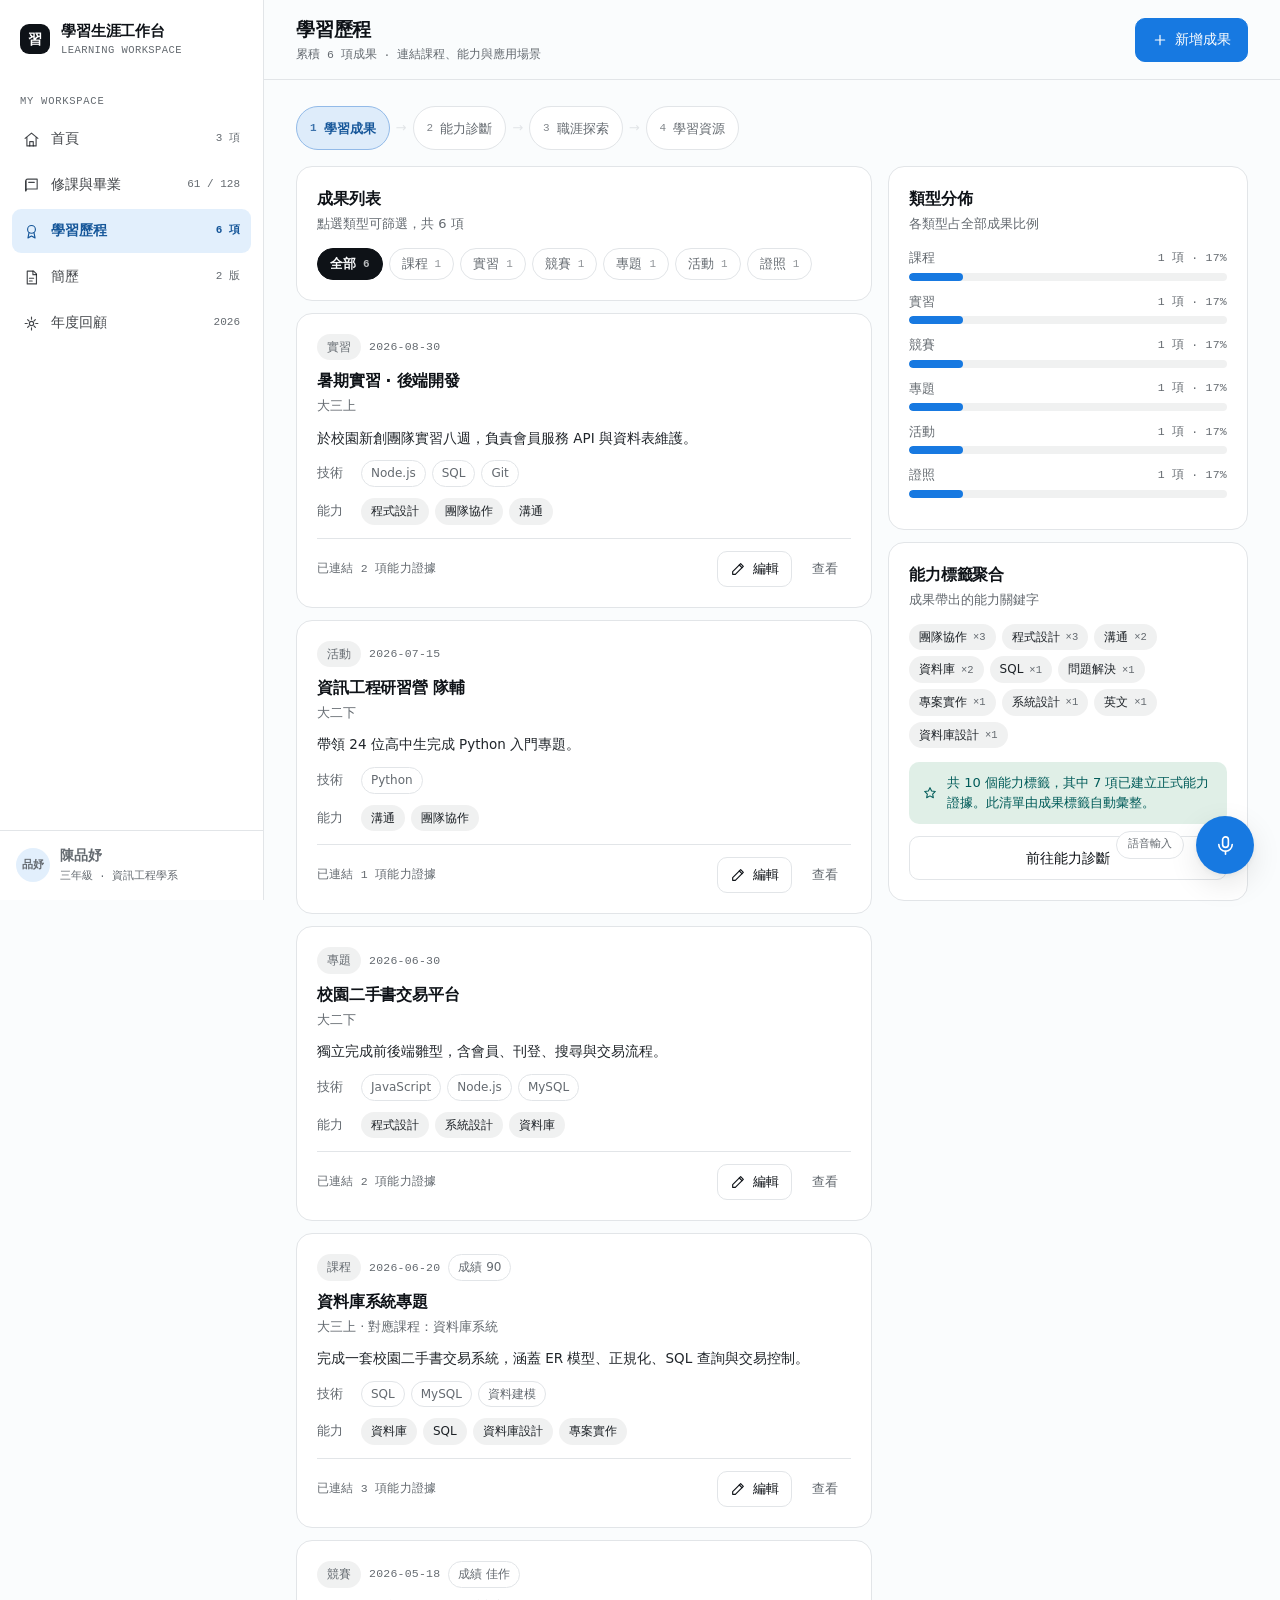
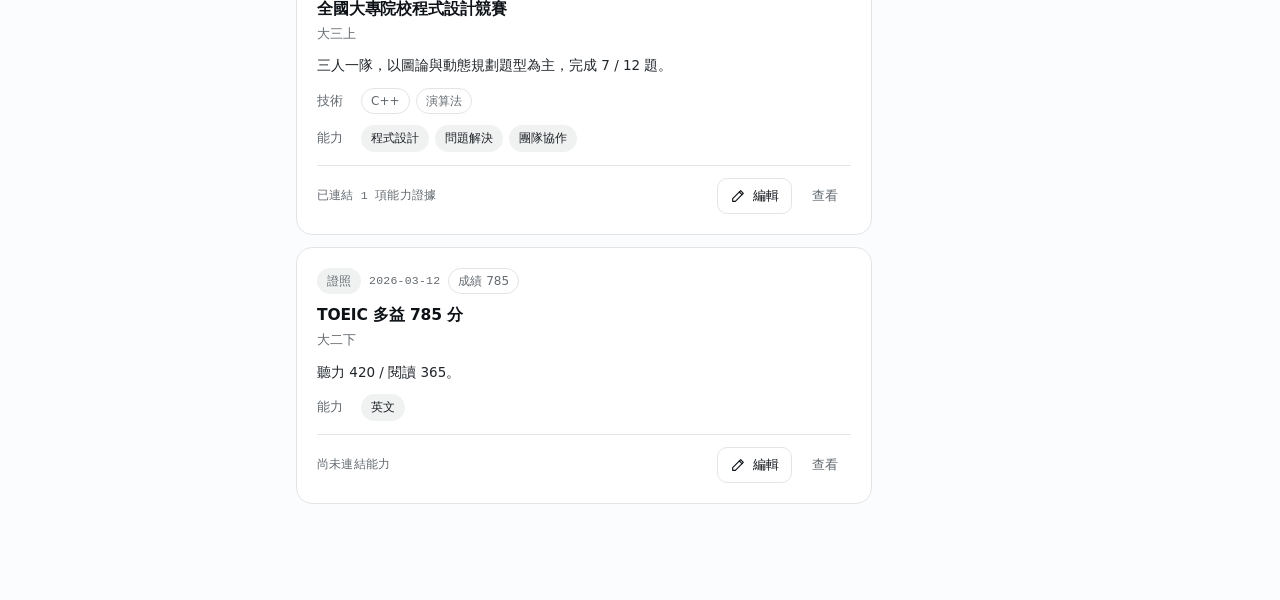
==== achievements.html @ 62d17b12 "'v2'" ====
<!doctype html>
<html lang="zh-TW">
<head>
<meta charset="utf-8">
<meta name="viewport" content="width=device-width, initial-scale=1">
<title>學習歷程 · 學習生涯工作台</title>
<link rel="stylesheet" href="assets/theme.css">
<style>
  .stack > .card{ margin-top: 0; }
  .ach-sum{ margin: 11px 0 0; font-size: 13.5px; line-height: 1.62; color: color-mix(in oklch, var(--fg) 76%, var(--muted)); }
  .spec-row{ display: flex; align-items: flex-start; gap: 10px; margin-top: 11px; }
  .spec-row > .mini{ min-width: 34px; padding-top: 3px; }
  .fchip{ display: inline-flex; align-items: center; gap: 7px; padding: 5px 12px; border: 1px solid var(--border); border-radius: 999px; background: var(--surface); font-size: 12.5px; color: var(--muted); cursor: pointer; font-family: inherit; }
  .fchip:hover{ color: var(--fg); border-color: color-mix(in oklch, var(--fg) 20%, var(--border)); }
  .fchip.is-on{ background: var(--fg); border-color: var(--fg); color: var(--bg); font-weight: 600; }
  .fchip .c{ font-family: var(--font-mono); font-size: 11px; opacity: .72; }
  .sk-chip{ display: inline-flex; align-items: center; gap: 6px; padding: 4px 10px; border-radius: 999px; background: var(--fg-soft); font-size: 12px; color: color-mix(in oklch, var(--fg) 80%, var(--muted)); }
  .sk-chip .c{ font-family: var(--font-mono); font-size: 10.5px; color: var(--muted); }
  .pick{ display: flex; align-items: center; gap: 11px; padding: 11px 13px; border: 1px solid var(--border); border-radius: var(--radius); cursor: pointer; }
  .pick:hover{ border-color: color-mix(in oklch, var(--accent) 45%, var(--border)); }
  .pick.on{ border-color: color-mix(in oklch, var(--accent) 55%, var(--border)); background: color-mix(in oklch, var(--accent-soft) 55%, var(--surface)); }
  .pick .box{ width: 18px; height: 18px; border-radius: 5px; border: 1.5px solid var(--border); display: grid; place-items: center; flex: none; }
  .pick.on .box{ background: var(--accent); border-color: var(--accent); color: var(--surface); }
  .pick .box .ico{ width: 12px; height: 12px; opacity: 0; }
  .pick.on .box .ico{ opacity: 1; }
</style>
</head>
<body data-page="achievements">
<div class="app">
  <aside class="sidebar" id="sidebar"></aside>
  <div class="main">
    <header class="appbar" id="appbar"></header>
    <main class="content" id="content"></main>
  </div>
</div>
<div class="toast-root" id="toastRoot"></div>
<div id="modalRoot"></div>
<div id="voiceRoot"></div>

<script src="assets/mock-data.js"></script>
<script src="assets/app.js"></script>
<script>
(function () {
  var db = OD.db;
  var ICO = {
    plus: '<svg class="ico" viewBox="0 0 24 24" fill="none" stroke="currentColor" stroke-width="1.8" stroke-linecap="round"><path d="M12 5v14M5 12h14"/></svg>',
    mic: '<svg class="ico" viewBox="0 0 24 24" fill="none" stroke="currentColor" stroke-width="1.7" stroke-linecap="round" stroke-linejoin="round"><rect x="9" y="3" width="6" height="11" rx="3"/><path d="M5 11a7 7 0 0 0 14 0"/><path d="M12 18v3"/></svg>',
    link: '<svg class="ico" viewBox="0 0 24 24" fill="none" stroke="currentColor" stroke-width="1.7" stroke-linecap="round" stroke-linejoin="round"><path d="M9.5 14.5 14.5 9.5"/><path d="M7.5 10.5 6 12a3.6 3.6 0 0 0 5 5l1.5-1.5"/><path d="M16.5 13.5 18 12a3.6 3.6 0 0 0-5-5l-1.5 1.5"/></svg>',
    edit: '<svg class="ico" viewBox="0 0 24 24" fill="none" stroke="currentColor" stroke-width="1.7" stroke-linecap="round" stroke-linejoin="round"><path d="M4 20h4L20 8l-4-4L4 16z"/><path d="m14 6 4 4"/></svg>',
    check: '<svg class="ico" viewBox="0 0 24 24" fill="none" stroke="currentColor" stroke-width="2.4" stroke-linecap="round" stroke-linejoin="round"><path d="M4 12.5 9 17.5 20 6.5"/></svg>',
    star: '<svg class="ico" viewBox="0 0 24 24" fill="none" stroke="currentColor" stroke-width="1.6" stroke-linecap="round" stroke-linejoin="round"><path d="m12 4 2.4 5 5.6.7-4 3.9 1 5.4-5-2.7-5 2.7 1-5.4-4-3.9 5.6-.7z"/></svg>',
    file: '<svg class="ico" viewBox="0 0 24 24" fill="none" stroke="currentColor" stroke-width="1.5" stroke-linecap="round" stroke-linejoin="round"><path d="M6 3h8l4 4v14H6z"/><path d="M14 3v5h5"/><path d="M9 13h6M9 17h4"/></svg>'
  };

  /* ── 資料查詢 ───────────────────────────────────────────── */
  function typeLabel(v) {
    var t = db.achievementTypes.filter(function (x) { return x.value === v; })[0];
    return t ? t.label : v;
  }
  function countByType(v) { return db.achievements.filter(function (a) { return a.type === v; }).length; }
  function evidenceOf(id) { return db.skillEvidence.filter(function (e) { return e.source === 'achievement' && e.sourceId === id; }); }
  function courseName(id) { var c = id ? OD.course(id) : null; return c ? c.name : ''; }
  function normUrl(u) { u = String(u || '').trim(); if (!u) return ''; return /^https?:\/\//i.test(u) ? u : 'https://' + u; }
  function linkChip(a) {
    if (!a || !a.link) return '';
    return '<a class="file-chip" href="' + OD.esc(normUrl(a.link)) + '" target="_blank" rel="noopener noreferrer">' +
      ICO.link + OD.esc(a.linkLabel || a.link) + '</a>';
  }
  function splitList(v) {
    return String(v || '').split(/[,\uFF0C\u3001\n]/).map(function (s) { return s.trim(); })
      .filter(function (s) { return s; });
  }
  function pct(a, b) { return b ? Math.min(100, Math.round(a / b * 100)) : 0; }
  function card(title, sub, body, actions) {
    return '<section class="card" data-od-id="' + OD.slug(title) + '" style="margin-top:0"><div class="card-head"><div><div class="card-title">' + title + '</div>' +
      (sub ? '<div class="card-sub">' + sub + '</div>' : '') + '</div>' + (actions || '') + '</div>' + body + '</section>';
  }

  var st = { type: 'all', draft: null, picked: [], editId: null };
  var visible = function () {
    return db.achievements.filter(function (a) { return st.type === 'all' || a.type === st.type; })
      .slice().sort(function (a, b) { return String(b.date).localeCompare(String(a.date)); });
  };

  OD.appbar({
    title: '學習歷程',
    sub: '累積 ' + db.achievements.length + ' 項成果 · 連結課程、能力與應用場景',
    actions: '<button class="btn btn-primary" data-action="add-achievement">' + ICO.plus + '新增成果</button>'
  });

  function render() { OD.$('#content').innerHTML = '<div style="margin-bottom:16px">' + OD.flowStrip('portfolio') + '</div><div class="split">' + listCol() + sideCol() + '</div>'; }

  /* ── 左：成果清單 ───────────────────────────────────────── */
  function filterBar() {
    var chips = ['all'].concat(db.achievementTypes.map(function (t) { return t.value; })).map(function (v) {
      var n = v === 'all' ? db.achievements.length : countByType(v);
      if (v !== 'all' && !n) return '';
      return '<button class="fchip' + (st.type === v ? ' is-on' : '') + '" data-action="type-filter" data-v="' + v + '">' +
        (v === 'all' ? '全部' : OD.esc(typeLabel(v))) + '<span class="c">' + n + '</span></button>';
    }).join('');
    return card('成果列表', '點選類型可篩選，共 ' + db.achievements.length + ' 項',
      '<div class="chip-set">' + chips + '</div>');
  }
  function listCol() {
    var items = visible();
    var list = items.length
      ? items.map(achCard).join('')
      : '<section class="card" data-od-id="achievements-empty" style="margin-top:0"><div class="empty">此類型尚無成果紀錄。</div></section>';
    return '<div class="stack">' + filterBar() + list + '</div>';
  }
  function achCard(a) {
    var ev = evidenceOf(a.id);
    var cn = courseName(a.courseId);
    var head = '<div class="row" style="gap:8px;flex-wrap:wrap">' +
      '<span class="tag tag-plain">' + OD.esc(typeLabel(a.type)) + '</span>' +
      '<span class="meta num">' + OD.esc(a.date) + '</span>' +
      (a.grade ? '<span class="tag">成績 ' + OD.esc(a.grade) + '</span>' : '') + '</div>';
    var tech = a.tech && a.tech.length
      ? '<div class="spec-row"><span class="mini">技術</span><div class="chip-set">' +
          a.tech.map(function (t) { return '<span class="tag">' + OD.esc(t) + '</span>'; }).join('') + '</div></div>' : '';
    var skills = a.skills && a.skills.length
      ? '<div class="spec-row"><span class="mini">能力</span><div class="chip-set">' +
          a.skills.map(function (s) { return '<span class="sk-chip">' + OD.esc(s) + '</span>'; }).join('') + '</div></div>' : '';
    var files = a.files && a.files.length
      ? '<div class="spec-row"><span class="mini">附件</span><div class="chip-set">' +
          a.files.map(function (f) { return '<span class="file-chip">' + ICO.file + OD.esc(f) + '</span>'; }).join('') + '</div></div>' : '';
    var links = a.link
      ? '<div class="spec-row"><span class="mini">連結</span><div class="chip-set">' + linkChip(a) + '</div></div>' : '';
    return '<article class="card" style="margin-top:0" data-od-id="ach-' + a.id + '">' +
      head +
      '<div class="card-title" style="margin-top:9px">' + OD.esc(a.title) + '</div>' +
      '<div class="card-sub">' + OD.esc(a.semester) + (cn ? ' · 對應課程：' + OD.esc(cn) : '') + '</div>' +
      '<p class="ach-sum">' + OD.esc(a.summary || '尚未填寫摘要。') + '</p>' +
      tech + skills + links + files +
      '<div class="row-between" style="margin-top:13px;padding-top:12px;border-top:1px solid var(--border)">' +
        '<span class="meta">' + (ev.length ? '已連結 ' + ev.length + ' 項能力證據' : '尚未連結能力') + '</span>' +
        '<span class="row" style="gap:7px">' +
          '<button class="btn btn-sm btn-secondary" data-action="ach-edit" data-id="' + a.id + '">' + ICO.edit + '編輯</button>' +
          '<button class="btn btn-sm btn-ghost" data-action="ach-detail" data-id="' + a.id + '">查看</button>' +
        '</span></div>' +
    '</article>';
  }

  /* ── 右：類型分佈 / 能力標籤 ────────────────────────────── */
  function typeCard() {
    var total = db.achievements.length || 1;
    var rows = db.achievementTypes.map(function (t) {
      var n = countByType(t.value); if (!n) return '';
      return '<div style="margin-bottom:11px"><div class="row-between" style="margin-bottom:5px">' +
        '<span class="mini">' + OD.esc(t.label) + '</span><span class="meta num">' + n + ' 項 · ' + pct(n, total) + '%</span></div>' +
        '<div class="bar"><i style="width:' + pct(n, total) + '%"></i></div></div>';
    }).join('');
    return card('類型分佈', '各類型占全部成果比例', rows || '<div class="meta">尚無資料</div>');
  }
  function skillCard() {
    var map = {};
    db.achievements.forEach(function (a) {
      (a.skills || []).forEach(function (s) { map[s] = (map[s] || 0) + 1; });
    });
    var arr = Object.keys(map).sort(function (a, b) { return map[b] - map[a] || a.localeCompare(b); });
    var chips = arr.map(function (s) {
      return '<span class="sk-chip">' + OD.esc(s) + '<span class="c">×' + map[s] + '</span></span>';
    }).join('');
    var ev = db.skillEvidence.filter(function (e) { return e.source === 'achievement'; }).length;
    var linked = {};
    db.skillEvidence.filter(function (e) { return e.source === 'achievement'; })
      .forEach(function (e) { linked[e.skillId] = true; });
    var linkedN = Object.keys(linked).length;
    var body = '<div class="chip-set">' + chips + '</div>' +
      '<div class="avoid-note" style="margin-top:14px">' + ICO.star +
        '共 ' + arr.length + ' 個能力標籤，其中 ' + linkedN + ' 項已建立正式能力證據。' +
        '此清單由成果標籤自動彙整。</div>' +
      '<a class="btn btn-secondary" href="diagnosis.html" style="width:100%;justify-content:center;margin-top:12px">前往能力診斷</a>';
    return card('能力標籤聚合', '成果帶出的能力關鍵字', body);
  }
  function sideCol() { return '<div class="stack">' + typeCard() + skillCard() + '</div>'; }

  /* ── 互動：篩選 ─────────────────────────────────────────── */
  OD.on('type-filter', function (el) { st.type = el.getAttribute('data-v'); render(); });

  /* ── 互動：成果細節 ─────────────────────────────────────── */
  OD.on('ach-detail', function (el) {
    var a = db.achievements.filter(function (x) { return x.id === el.getAttribute('data-id'); })[0]; if (!a) return;
    var cn = courseName(a.courseId);
    var body = '<div class="grid-2">' +
        '<div class="kpi"><span class="k">類型</span><span class="v" style="font-size:17px">' + OD.esc(typeLabel(a.type)) + '</span></div>' +
        '<div class="kpi"><span class="k">學期</span><span class="v" style="font-size:17px">' + OD.esc(a.semester) + '</span></div>' +
        '<div class="kpi"><span class="k">日期</span><span class="v" style="font-size:17px">' + OD.esc(a.date) + '</span></div>' +
        '<div class="kpi"><span class="k">成績</span><span class="v" style="font-size:17px">' + OD.esc(a.grade || '—') + '</span></div>' +
      '</div>' +
      '<p class="ach-sum" style="font-size:14px">' + OD.esc(a.summary || '尚未填寫摘要。') + '</p>' +
      (a.tech && a.tech.length ? '<div class="spec-row"><span class="mini">技術</span><div class="chip-set">' +
        a.tech.map(function (t) { return '<span class="tag">' + OD.esc(t) + '</span>'; }).join('') + '</div></div>' : '') +
      (a.skills && a.skills.length ? '<div class="spec-row"><span class="mini">能力</span><div class="chip-set">' +
        a.skills.map(function (s) { return '<span class="sk-chip">' + OD.esc(s) + '</span>'; }).join('') + '</div></div>' : '') +
      (a.files && a.files.length ? '<div class="spec-row"><span class="mini">附件</span><div class="chip-set">' +
        a.files.map(function (f) { return '<span class="file-chip">' + ICO.file + OD.esc(f) + '</span>'; }).join('') + '</div></div>' : '') +
      (cn ? '<div class="lrow"><span class="mini">對應課程</span><b>' + OD.esc(cn) + '</b></div>' : '') +
      (a.link ? '<div class="lrow"><span class="mini">' + OD.esc(a.linkLabel || '成果連結') + '</span>' + linkChip(a) + '</div>' : '') +
      (a.repo ? '<div class="lrow"><span class="mini">程式碼</span><span class="meta num">' + OD.esc(a.repo) + '</span></div>' : '');
    OD.modal({
      title: OD.esc(a.title), sub: OD.esc(typeLabel(a.type)) + ' · ' + OD.esc(a.semester), body: body,
      foot: '<button class="btn btn-secondary" data-action="modal-close">關閉</button>' +
            '<button class="btn btn-primary" data-action="ach-edit" data-id="' + a.id + '">' + ICO.edit + '編輯</button>'
    });
  });

  /* ── 互動：能力證據勾選 / 編輯成果 ─────────────────────── */
  function skillPicks() {
    return db.skills.map(function (s) {
      var on = st.picked.indexOf(s.id) > -1;
      return '<button type="button" class="pick' + (on ? ' on' : '') + '" data-action="pick-skill" data-id="' + s.id + '">' +
        '<span class="box">' + ICO.check + '</span>' +
        '<span class="grow"><b style="font-size:13.5px">' + OD.esc(s.name) + '</b>' +
          '<div class="meta" style="margin-top:2px">目前能力分數 ' + s.score + ' · ' + OD.esc(s.note) + '</div></span></button>';
    }).join('');
  }
  OD.on('pick-skill', function (el) {
    var id = el.getAttribute('data-id'), i = st.picked.indexOf(id);
    if (i > -1) st.picked.splice(i, 1); else st.picked.push(id);
    el.classList.toggle('on');
    var c = OD.$('#na-ev-count');
    if (c) c.textContent = '已選 ' + st.picked.length + ' 項';
  });

  OD.on('ach-edit', function (el) {
    var a = db.achievements.filter(function (x) { return x.id === el.getAttribute('data-id'); })[0]; if (!a) return;
    st.editId = a.id;
    st.picked = evidenceOf(a.id).map(function (e) { return e.skillId; });
    st.draft = {
      type: a.type, title: a.title, semester: a.semester, grade: a.grade || '',
      date: a.date || OD.today, courseId: a.courseId || '', summary: a.summary || '',
      tech: (a.tech || []).join(', '), skills: (a.skills || []).join(', '),
      files: (a.files || []).slice(), linkLabel: a.linkLabel || '', link: a.link || ''
    };
    openNA();
  });

  /* ── 互動：新增成果 ─────────────────────────────────────── */
  function initDraft() {
    return { type: 'course', title: '', semester: db.currentSemester || db.semesterOrder[0],
      grade: '', date: OD.today, courseId: '', summary: '', tech: '', skills: '', files: [],
      linkLabel: '', link: '' };
  }
  function fileField() {
    var files = (st.draft && st.draft.files) || [];
    var chips = files.map(function (f, i) {
      return '<span class="file-chip">' + ICO.file + OD.esc(f) +
        '<button type="button" class="subj-del" data-action="na-file-del" data-i="' + i + '" aria-label="移除附件">×</button></span>';
    }).join('');
    return '<div class="stack-sm">' +
      '<div class="row" style="gap:8px;flex-wrap:wrap">' + (chips || '<span class="meta">尚未加入附件</span>') + '</div>' +
      '<div class="row" style="gap:9px"><button type="button" class="btn btn-sm btn-secondary" data-action="na-file-add">' + ICO.plus + '加入檔案</button>' +
      '<span class="meta">模擬上傳，支援 PDF、JPG、PNG、PPTX</span></div></div>';
  }
  OD.on('add-achievement', function () { st.editId = null; st.picked = []; st.draft = st.draft || initDraft(); openNA(); });

  function field(label, inner, span) { return '<div class="field' + (span ? ' ' + span : '') + '">' + label + inner + '</div>'; }
  function openNA() {
    var d = st.draft;
    var editing = !!st.editId;
    var opts = function (arr, sel) {
      return arr.map(function (v) { return '<option' + (v === sel ? ' selected' : '') + '>' + OD.esc(v) + '</option>'; }).join('');
    };
    var typeSel = db.achievementTypes.map(function (t) {
      return '<option value="' + t.value + '"' + (t.value === d.type ? ' selected' : '') + '>' + OD.esc(t.label) + '</option>';
    }).join('');
    var semCourses = db.courses.filter(function (c) { return c.semester === d.semester; });
    var courseField = d.type === 'course'
      ? field('<label>對應課程（' + OD.esc(d.semester) + '）</label>',
          semCourses.length
            ? '<select class="select" id="na-courseId" data-change="na-sync"><option value="">— 不指定 —</option>' +
                semCourses.map(function (c) {
                  return '<option value="' + c.id + '"' + (c.id === d.courseId ? ' selected' : '') + '>' +
                    OD.esc(c.name) + '（' + (c.grade ? OD.esc(c.grade) : '修課中') + '）</option>';
                }).join('') + '</select>'
            : '<div class="meta" style="padding:9px 2px">此學期尚無修課紀錄，請先至「修課與畢業」新增。</div>', 'span-2')
      : '';
    var evidenceSection = editing
      ? '<div class="section-title" style="margin-top:20px">能力證據 <span id="na-ev-count" class="meta" style="font-weight:400">已選 ' + st.picked.length + ' 項</span></div>' +
        '<div class="avoid-note">' + ICO.link + '勾選此成果要證明的能力，儲存後會並列於「能力診斷」。</div>' +
        '<div class="opt-list" style="margin-top:10px">' + skillPicks() + '</div>'
      : '';
    var body = '<div class="form-grid">' +
      field('<label>成果類型</label>', '<select class="select" id="na-type" data-change="na-type">' + typeSel + '</select>') +
      field('<label>成果名稱</label>', '<input class="input" id="na-title" data-input="na-sync" placeholder="例如：資料庫系統專題" value="' + OD.esc(d.title) + '">') +
      field('<label>學期</label>', '<select class="select" id="na-semester" data-change="na-semester">' + opts(db.semesterOrder, d.semester) + '</select>') +
      field('<label>成績／名次（選填）</label>', '<input class="input" id="na-grade" data-input="na-sync" placeholder="例如：90 或 佳作" value="' + OD.esc(d.grade) + '">') +
      field('<label>成果日期</label>', '<input class="input" type="date" id="na-date" data-input="na-sync" value="' + OD.esc(d.date) + '">') +
      courseField +
      '<div class="field span-2"><div class="row-between"><label>成果摘要</label>' +
        '<button type="button" class="btn btn-sm btn-ghost" data-action="mic" data-target="#na-summary">' + ICO.mic + '語音輸入</button></div>' +
        '<textarea class="textarea" id="na-summary" rows="3" data-input="na-sync" placeholder="簡述成果內容、你的貢獻與收穫…">' + OD.esc(d.summary) + '</textarea></div>' +
      field('<label>技術標籤（以逗號分隔）</label>', '<input class="input" id="na-tech" data-input="na-sync" placeholder="SQL, MySQL" value="' + OD.esc(d.tech) + '">') +
      field('<label>能力標籤（以逗號分隔）</label>', '<input class="input" id="na-skills" data-input="na-sync" placeholder="資料庫, 專案實作" value="' + OD.esc(d.skills) + '">') +
      '<div class="field span-2"><label>成果連結（選填）</label><div class="row" style="gap:9px;flex-wrap:wrap">' +
        '<input class="input" id="na-linkLabel" data-input="na-sync" placeholder="名稱，例如 GitHub、YouTube、雲端硬碟" value="' + OD.esc(d.linkLabel) + '" style="flex:1 1 220px">' +
        '<input class="input" id="na-link" data-input="na-sync" placeholder="連結網址，例如 https://…" value="' + OD.esc(d.link) + '" style="flex:2 1 280px">' +
      '</div><div class="meta" style="margin-top:7px">可填寫 GitHub、YouTube 或雲端硬碟等成果連結。</div></div>' +
      field('<label>附件</label>', fileField(), 'span-2') +
    '</div>' + evidenceSection +
    '<div class="meta" style="margin-top:12px">此為 Prototype，輸入內容僅儲存在瀏覽器本機（localStorage）。</div>';
    OD.modal({
      title: editing ? '編輯成果' : '新增成果',
      sub: editing ? '修改內容，並可調整對應能力證據' : '記錄一項成果，儲存後可於編輯連結能力', wide: true, body: body,
      foot: '<button class="btn btn-secondary" data-action="modal-close">取消</button>' +
            '<button class="btn btn-primary" data-action="na-save">' + (editing ? '儲存變更' : '建立成果') + '</button>'
    });
  }
  function syncDraft() {
    ['type', 'title', 'semester', 'grade', 'date', 'courseId', 'summary', 'tech', 'skills', 'linkLabel', 'link'].forEach(function (k) {
      var el = OD.$('#na-' + k); if (el) st.draft[k] = el.value;
    });
  }
  OD.on('na-sync', function () { syncDraft(); });
  OD.on('na-type', function () { syncDraft(); openNA(); });
  OD.on('na-semester', function () {
    syncDraft();
    var ok = db.courses.some(function (c) { return c.id === st.draft.courseId && c.semester === st.draft.semester; });
    if (!ok) st.draft.courseId = '';
    openNA();
  });
  OD.on('na-file-add', function () {
    syncDraft();
    st.draft.files = st.draft.files || [];
    var base = (st.draft.title || '成果').trim() || '成果';
    var pool = ['作品截圖.png', '專題報告.pdf', '成果簡報.pptx', '證書.jpg'];
    st.draft.files.push(base + '_' + pool[st.draft.files.length % pool.length]);
    openNA();
    OD.toast('已加入附件（模擬，不會實際上傳）');
  });
  OD.on('na-file-del', function (el) {
    syncDraft();
    st.draft.files.splice(+el.getAttribute('data-i'), 1);
    openNA();
  });
  function buildFields(d) {
    return {
      type: d.type, title: d.title.trim(),
      courseId: d.type === 'course' ? (d.courseId || '') : '',
      semester: d.semester, grade: d.grade.trim(), summary: d.summary.trim(),
      tech: splitList(d.tech), skills: splitList(d.skills), files: (d.files || []).slice(),
      link: d.link.trim(), linkLabel: d.linkLabel.trim(), date: d.date || OD.today
    };
  }
  function syncEvidence(id, title, type) {
    db.skillEvidence = db.skillEvidence.filter(function (e) { return !(e.source === 'achievement' && e.sourceId === id); });
    var a = db.achievements.filter(function (x) { return x.id === id; })[0];
    st.picked.forEach(function (sid) {
      db.skillEvidence.push({
        id: OD.uid('e'), skillId: sid, source: 'achievement', sourceId: id,
        label: title, detail: '成果 · ' + typeLabel(type),
        note: (a && a.summary ? a.summary.slice(0, 28) : '')
      });
    });
  }
  OD.on('na-save', function () {
    syncDraft();
    var d = st.draft;
    if (!d.title.trim()) { OD.toast('請輸入成果名稱'); return; }
    var f = buildFields(d);
    if (st.editId) {
      var a = db.achievements.filter(function (x) { return x.id === st.editId; })[0];
      if (!a) return;
      Object.keys(f).forEach(function (k) { a[k] = f[k]; });
      syncEvidence(a.id, a.title, a.type);
      OD.save(); OD.closeModal(); st.editId = null; st.draft = null; st.picked = [];
      render(); OD.toast('已更新成果：' + a.title);
    } else {
      var na = { id: OD.uid('a'), repo: '' };
      Object.keys(f).forEach(function (k) { na[k] = f[k]; });
      db.achievements.unshift(na);
      if (st.picked.length) syncEvidence(na.id, na.title, na.type);
      OD.save(); OD.closeModal(); st.draft = null; st.picked = [];
      render(); OD.toast('已新增成果：' + na.title);
    }
  });

  /* ── 語音輸入：填入摘要後重新開啟表單 ───────────────────── */
  OD.listen('voiceFilled', function (p) {
    if (!OD.$('[data-action="na-save"]')) return;
    st.draft.summary = (st.draft.summary ? st.draft.summary + '\n' : '') + p.text;
    openNA();
    OD.toast('已將語音內容放入摘要');
  });

  /* ── 跨頁來源：由修課紀錄建立課程成果 ───────────────────── */
  (function prefill() {
    try {
      var from = new URLSearchParams(location.search).get('fromCourse');
      var cid = localStorage.getItem('shiji:prefillCourse');
      if (!from || !cid) return;
      localStorage.removeItem('shiji:prefillCourse');
      var c = OD.course(cid); if (!c) return;
      st.editId = null; st.picked = [];
      st.draft = initDraft();
      st.draft.type = 'course'; st.draft.courseId = c.id;
      st.draft.title = c.name; st.draft.semester = c.semester;
      openNA();
      OD.toast('已從修課紀錄帶入「' + c.name + '」');
    } catch (e) {}
  })();

  render();
})();
</script>
</body>
</html>
---- assets/theme.css ----
/* =========================================================================
   學習生涯工作台 · 共用主題
   Direction: modern-minimal（Linear / Vercel）
   六個 token 為全站唯一色彩來源，不得在頁面引入 raw hex。
   ========================================================================= */
:root{
  --bg: oklch(99% 0.002 240);
  --surface: oklch(100% 0 0);
  --fg: oklch(18% 0.012 250);
  --muted: oklch(52% 0.012 250);
  --border: oklch(92% 0.005 250);
  --accent: oklch(58% 0.18 255);

  --accent-soft: color-mix(in oklch, var(--accent) 12%, transparent);
  --fg-soft: color-mix(in oklch, var(--fg) 6%, transparent);
  --ok: oklch(58% 0.13 155);
  --ok-soft: color-mix(in oklch, var(--ok) 14%, transparent);
  --warn: oklch(64% 0.15 65);
  --warn-soft: color-mix(in oklch, var(--warn) 16%, transparent);
  --danger: oklch(57% 0.19 25);
  --danger-soft: color-mix(in oklch, var(--danger) 14%, transparent);

  --font-display: -apple-system, BlinkMacSystemFont, 'Segoe UI', system-ui, 'Noto Sans TC', sans-serif;
  --font-body: -apple-system, BlinkMacSystemFont, 'Segoe UI', system-ui, 'Noto Sans TC', sans-serif;
  --font-mono: ui-monospace, 'JetBrains Mono', 'SF Mono', Menlo, 'Noto Sans Mono', monospace;

  --radius: 10px;
  --radius-lg: 16px;
  --shadow: 0 10px 30px oklch(18% 0.012 250 / .10), 0 2px 6px oklch(18% 0.012 250 / .06);
  --shadow-sm: 0 1px 2px oklch(18% 0.012 250 / .07);
}

*, *::before, *::after { box-sizing: border-box; }
html { -webkit-text-size-adjust: 100%; }
body{
  margin: 0; background: var(--bg); color: var(--fg);
  font-family: var(--font-body); font-size: 15px; line-height: 1.55;
  -webkit-font-smoothing: antialiased; text-rendering: optimizeLegibility;
}
img, svg { display: block; max-width: 100%; }
a { color: inherit; text-decoration: none; }
button { font: inherit; cursor: pointer; color: inherit; }
h1,h2,h3,h4,p { margin: 0; }
p { text-wrap: pretty; }
h1,h2,h3,h4 { text-wrap: balance; font-family: var(--font-display); }
ul { margin: 0; padding: 0; list-style: none; }
:focus-visible { outline: 2px solid var(--accent); outline-offset: 2px; border-radius: 4px; }

/* ── app shell ─────────────────────────────────────────────── */
.app { display: grid; grid-template-columns: 264px minmax(0,1fr); min-height: 100vh; }
.main { min-width: 0; display: flex; flex-direction: column; }
.content { padding: 26px 32px 96px; width: 100%; max-width: 1180px; }

/* ── sidebar ──────────────────────────────────────────────── */
.sidebar{
  position: sticky; top: 0; height: 100vh; z-index: 20;
  background: var(--surface); border-right: 1px solid var(--border);
  display: flex; flex-direction: column; overflow-y: auto;
}
.side-brand{ display: flex; align-items: center; gap: 11px; padding: 20px 20px 16px; }
.brand-mark{
  width: 30px; height: 30px; border-radius: 9px; background: var(--fg); color: var(--surface);
  display: grid; place-items: center; font-weight: 700; font-size: 14px; flex: none;
}
.brand-text b{ display: block; font-size: 14.5px; font-weight: 650; letter-spacing: -0.01em; }
.brand-text span{ display: block; font-family: var(--font-mono); font-size: 10.5px; color: var(--muted); letter-spacing: .04em; }
.nav{ display: flex; flex-direction: column; gap: 2px; padding: 6px 12px 12px; }
.nav-label{ font-family: var(--font-mono); font-size: 10.5px; letter-spacing: .07em; color: var(--muted); padding: 12px 8px 6px; }
.nav-item{
  display: flex; align-items: center; gap: 11px; width: 100%; min-height: 44px;
  padding: 9px 11px; border: 0; border-radius: 9px; background: transparent;
  color: color-mix(in oklch, var(--fg) 78%, transparent); font-size: 14px; text-align: left;
  transition: background .14s ease, color .14s ease;
}
.nav-item .ico{ width: 17px; height: 17px; flex: none; }
.nav-item:hover{ background: var(--fg-soft); color: var(--fg); }
.nav-item[aria-current="page"]{ background: var(--accent-soft); color: color-mix(in oklch, var(--accent) 68%, var(--fg)); font-weight: 600; }
.nav-item[aria-current="page"] .nav-count{ color: color-mix(in oklch, var(--accent) 68%, var(--fg)); }
.nav-count{ margin-left: auto; font-family: var(--font-mono); font-size: 11px; color: var(--muted); }
.nav-sub{ padding-left: 24px; min-height: 38px; font-size: 13px; }
.nav-sub .ico{ width: 15px; height: 15px; opacity: .82; }
.nav-sub[aria-current="page"] .ico{ opacity: 1; }
.side-foot{ margin-top: auto; padding: 16px; border-top: 1px solid var(--border); }
.side-foot .who{ display: flex; align-items: center; gap: 10px; }
.avatar{ width: 34px; height: 34px; border-radius: 50%; background: var(--accent-soft); color: color-mix(in oklch, var(--accent) 70%, var(--fg)); display: grid; place-items: center; font-weight: 650; font-size: 13px; flex: none; }
.side-foot b{ font-size: 13.5px; display: block; }
.side-foot span{ font-family: var(--font-mono); font-size: 10.5px; color: var(--muted); }

/* ── appbar ───────────────────────────────────────────────── */
.appbar{
  position: sticky; top: 0; z-index: 10;
  background: color-mix(in oklch, var(--bg) 88%, transparent); backdrop-filter: blur(12px);
  border-bottom: 1px solid var(--border); padding: 15px 32px;
  display: flex; align-items: center; justify-content: space-between; gap: 16px; flex-wrap: wrap;
}
.appbar h1{ font-size: 19px; font-weight: 650; letter-spacing: -0.01em; }
.appbar .sub{ font-family: var(--font-mono); font-size: 11.5px; color: var(--muted); margin-top: 2px; }
.appbar-actions{ display: flex; align-items: center; gap: 9px; flex-wrap: wrap; }

/* ── buttons ──────────────────────────────────────────────── */
.btn{
  display: inline-flex; align-items: center; justify-content: center; gap: 7px;
  min-height: 44px; padding: 10px 16px; border-radius: var(--radius);
  border: 1px solid var(--border); background: var(--surface); color: var(--fg);
  font-size: 14px; font-weight: 550; letter-spacing: -0.005em;
  transition: background .15s ease, border-color .15s ease, transform .05s ease;
}
.btn:active{ transform: translateY(1px); }
.btn .ico{ width: 16px; height: 16px; }
.btn-primary{ background: var(--accent); color: var(--surface); border-color: var(--accent); }
.btn-primary:hover{ background: color-mix(in oklch, var(--accent) 88%, black); border-color: color-mix(in oklch, var(--accent) 88%, black); }
.btn-secondary:hover{ border-color: color-mix(in oklch, var(--fg) 40%, transparent); }
.btn-ghost{ background: transparent; border-color: transparent; color: var(--muted); }
.btn-ghost:hover{ color: var(--fg); background: var(--fg-soft); }
.btn-sm{ min-height: 36px; padding: 6px 12px; font-size: 13px; }
.btn-danger{ color: var(--danger); border-color: color-mix(in oklch, var(--danger) 35%, var(--border)); background: var(--surface); }
.btn-danger:hover{ background: var(--danger-soft); }
.btn-icon{ min-height: 44px; width: 44px; padding: 0; }

/* ── cards & layout helpers ───────────────────────────────── */
.card{ background: var(--surface); border: 1px solid var(--border); border-radius: var(--radius-lg); padding: 20px; }
.card + .card{ margin-top: 16px; }
.card-head{ display: flex; align-items: flex-start; justify-content: space-between; gap: 14px; flex-wrap: wrap; margin-bottom: 14px; }
.card-title{ font-size: 15.5px; font-weight: 650; letter-spacing: -0.01em; }
.card-sub{ font-size: 13px; color: var(--muted); margin-top: 3px; }
.grid-2{ display: grid; grid-template-columns: repeat(2, minmax(0,1fr)); gap: 16px; }
.grid-3{ display: grid; grid-template-columns: repeat(3, minmax(0,1fr)); gap: 16px; }
.grid-4{ display: grid; grid-template-columns: repeat(4, minmax(0,1fr)); gap: 14px; }
.grid-2 > .card + .card, .grid-3 > .card + .card, .grid-4 > .card + .card{ margin-top: 0; }
.split{ display: grid; grid-template-columns: minmax(0,1.6fr) minmax(0,1fr); gap: 16px; align-items: start; }
.cal-top{ max-width: 640px; min-width: 0; }
.cal-head{ display: flex; align-items: center; justify-content: space-between; gap: 10px; margin-bottom: 11px; }
.cal-head .cal-title{ font-size: 13px; font-weight: 600; letter-spacing: -0.01em; }
.row{ display: flex; align-items: center; gap: 12px; }
.row-between{ display: flex; align-items: center; justify-content: space-between; gap: 12px; }
.stack{ display: flex; flex-direction: column; gap: 12px; }
.stack-sm{ display: flex; flex-direction: column; gap: 8px; }
.wrap{ flex-wrap: wrap; }
.grow{ flex: 1 1 auto; min-width: 0; }
.muted{ color: var(--muted); }
.meta{ font-family: var(--font-mono); font-size: 11.5px; color: var(--muted); letter-spacing: .02em; }
.num{ font-family: var(--font-mono); font-variant-numeric: tabular-nums; }
.eyebrow{ font-family: var(--font-mono); font-size: 11px; letter-spacing: .08em; text-transform: uppercase; color: var(--muted); }
.rule{ border: 0; border-top: 1px solid var(--border); margin: 0; }
.nowrap{ white-space: nowrap; }

/* ── segmented control / tabs ─────────────────────────────── */
.seg{ display: inline-flex; gap: 3px; padding: 3px; background: var(--fg-soft); border-radius: 999px; }
.seg button{
  border: 0; background: transparent; min-height: 38px; padding: 7px 18px; border-radius: 999px;
  font-size: 13.5px; color: color-mix(in oklch, var(--fg) 62%, transparent);
  transition: background .14s ease, color .14s ease;
}
.seg button:hover{ color: var(--fg); }
.seg button.is-active{ background: var(--surface); color: var(--fg); box-shadow: var(--shadow-sm); font-weight: 600; }
.tabs{ display: flex; gap: 4px; border-bottom: 1px solid var(--border); overflow-x: auto; }
.tabs button{ border: 0; background: transparent; padding: 10px 12px; font-size: 13.5px; color: var(--muted); border-bottom: 2px solid transparent; min-height: 44px; white-space: nowrap; }
.tabs button:hover{ color: var(--fg); }
.tabs button.is-active{ color: color-mix(in oklch, var(--accent) 68%, var(--fg)); border-bottom-color: var(--accent); font-weight: 600; }

/* ── flow strip ───────────────────────────────────────────── */
.flow{ display: flex; align-items: center; gap: 6px; flex-wrap: wrap; }
.flow-step{ display: inline-flex; align-items: center; gap: 7px; padding: 6px 13px; border-radius: 999px; border: 1px solid var(--border); background: var(--surface); font-size: 12.5px; color: var(--muted); min-height: 44px; transition: border-color .14s ease, color .14s ease, background .14s ease; }
.flow-step:hover{ border-color: color-mix(in oklch, var(--fg) 32%, transparent); color: var(--fg); }
.flow-step.is-current{ border-color: color-mix(in oklch, var(--accent) 42%, var(--border)); color: color-mix(in oklch, var(--accent) 68%, var(--fg)); font-weight: 600; background: var(--accent-soft); }
.flow-step .n{ font-family: var(--font-mono); font-size: 11px; opacity: .8; }
.flow-sep{ color: var(--border); font-size: 13px; }

/* ── progress bars ────────────────────────────────────────── */
.bar{ height: 8px; border-radius: 999px; background: var(--fg-soft); overflow: hidden; }
.bar > i{ display: block; height: 100%; background: var(--accent); border-radius: 999px; transition: width .35s ease; }
.bar.ok > i{ background: var(--ok); }
.bar.warn > i{ background: var(--warn); }
.bar.danger > i{ background: var(--danger); }
.bar-lg{ height: 12px; }
.bar-wrap{ display: flex; flex-direction: column; gap: 7px; }

/* ── pills / tags / badges ────────────────────────────────── */
.pill{ display: inline-flex; align-items: center; gap: 6px; padding: 3px 10px; border-radius: 999px; background: var(--accent-soft); color: color-mix(in oklch, var(--accent) 68%, var(--fg)); font-family: var(--font-mono); font-size: 11px; letter-spacing: .03em; white-space: nowrap; }
.pill-ok{ background: var(--ok-soft); color: color-mix(in oklch, var(--ok) 64%, var(--fg)); }
.pill-warn{ background: var(--warn-soft); color: color-mix(in oklch, var(--warn) 72%, var(--fg)); }
.pill-muted{ background: var(--fg-soft); color: var(--muted); }
.tag{ display: inline-flex; align-items: center; padding: 3px 9px; border: 1px solid var(--border); border-radius: 999px; font-size: 12px; color: var(--muted); white-space: nowrap; }
.tag-plain{ background: var(--fg-soft); border-color: transparent; }
.tag-ok{ border-color: color-mix(in oklch, var(--ok) 40%, var(--border)); color: color-mix(in oklch, var(--ok) 70%, var(--fg)); }
.tag-gap{ border-color: color-mix(in oklch, var(--warn) 45%, var(--border)); color: color-mix(in oklch, var(--warn) 75%, var(--fg)); }
.chip-set{ display: flex; flex-wrap: wrap; gap: 6px; }

/* ── forms ────────────────────────────────────────────────── */
.field{ display: flex; flex-direction: column; gap: 6px; }
.field > label{ font-size: 12.5px; color: var(--muted); font-weight: 550; }
.input, .select, .textarea{
  width: 100%; padding: 10px 13px; border: 1px solid var(--border); border-radius: var(--radius);
  background: var(--surface); color: var(--fg); font: inherit; font-size: 14px; min-height: 44px;
}
.select{ appearance: none; background-image: linear-gradient(45deg, transparent 50%, var(--muted) 50%), linear-gradient(135deg, var(--muted) 50%, transparent 50%); background-position: calc(100% - 17px) 52%, calc(100% - 12px) 52%; background-size: 5px 5px, 5px 5px; background-repeat: no-repeat; padding-right: 34px; }
.input:focus, .select:focus, .textarea:focus{ outline: 2px solid var(--accent-soft); border-color: var(--accent); }
.textarea{ min-height: 96px; resize: vertical; line-height: 1.6; }
.textarea-lg{ min-height: 150px; }
.form-grid{ display: grid; grid-template-columns: repeat(2, minmax(0,1fr)); gap: 13px; }
.form-grid .span-2{ grid-column: 1 / -1; }

/* switch */
.switch{ position: relative; width: 42px; height: 24px; border-radius: 999px; border: 1px solid var(--border); background: var(--fg-soft); flex: none; transition: background .16s ease, border-color .16s ease; }
.switch::after{ content: ''; position: absolute; top: 2px; left: 2px; width: 18px; height: 18px; border-radius: 50%; background: var(--surface); box-shadow: var(--shadow-sm); transition: transform .16s ease; }
.switch[aria-pressed="true"]{ background: var(--accent); border-color: var(--accent); }
.switch[aria-pressed="true"]::after{ transform: translateX(18px); }

/* radio cards */
.opt-list{ display: flex; flex-direction: column; gap: 8px; }
.opt{ display: flex; align-items: flex-start; gap: 11px; padding: 12px 14px; border: 1px solid var(--border); border-radius: var(--radius); background: var(--surface); text-align: left; transition: border-color .14s ease, background .14s ease; }
.opt:hover{ border-color: color-mix(in oklch, var(--fg) 30%, transparent); }
.opt.is-active{ border-color: var(--accent); background: var(--accent-soft); }
.opt .opt-k{ font-size: 14px; font-weight: 600; }
.opt .opt-d{ font-size: 12.5px; color: var(--muted); margin-top: 2px; }
.opt-mark{ width: 17px; height: 17px; border-radius: 50%; border: 1.5px solid var(--border); flex: none; margin-top: 2px; display: grid; place-items: center; }
.opt.is-active .opt-mark{ border-color: var(--accent); background: var(--accent); }
.opt.is-active .opt-mark::after{ content: ''; width: 5px; height: 5px; border-radius: 50%; background: var(--surface); }
/* checkbox variant（勾選後加入任務） */
.opt.is-check .opt-mark{ border-radius: 5px; }
.opt.is-check.is-active .opt-mark::after{ content: ''; width: 9px; height: 5px; margin-top: -2px; border-radius: 0; background: none; border-left: 2px solid var(--surface); border-bottom: 2px solid var(--surface); transform: rotate(-45deg); }
.opt-badge{ margin-left: auto; flex: none; font-size: 11.5px; font-weight: 600; color: var(--accent); white-space: nowrap; padding-top: 1px; }

/* ── task row ─────────────────────────────────────────────── */
.task{ display: flex; align-items: flex-start; gap: 13px; padding: 13px 4px; border-bottom: 1px solid var(--border); }
.task:last-child{ border-bottom: 0; }
.task.is-done .task-title{ text-decoration: line-through; color: var(--muted); }
.check{ width: 22px; height: 22px; border-radius: 50%; border: 1.5px solid var(--border); background: var(--surface); display: grid; place-items: center; color: transparent; flex: none; margin-top: 1px; transition: background .14s ease, border-color .14s ease; }
.check:hover{ border-color: var(--accent); }
.check[aria-pressed="true"]{ background: var(--ok); border-color: var(--ok); color: var(--surface); }
.check .ico{ width: 13px; height: 13px; }
.task-time{ width: 108px; flex: none; font-family: var(--font-mono); font-size: 12px; color: var(--muted); padding-top: 3px; }
.task-body{ flex: 1 1 auto; min-width: 0; display: flex; flex-direction: column; gap: 5px; }
.task-title{ font-size: 14.5px; font-weight: 550; }
.task-meta{ display: flex; align-items: center; gap: 7px; flex-wrap: wrap; }
.task-actions{ display: flex; gap: 6px; flex-wrap: wrap; margin-top: 3px; }
.subject-dot{ width: 8px; height: 8px; border-radius: 50%; flex: none; }

/* ── month calendar ───────────────────────────────────────── */
.cal{ display: flex; flex-direction: column; gap: 6px; }
.cal-dow{ display: grid; grid-template-columns: repeat(7, 1fr); gap: 6px; }
.cal-dow span{ text-align: center; font-family: var(--font-mono); font-size: 11px; color: var(--muted); padding-bottom: 4px; }
.cal-grid{ display: grid; grid-template-columns: repeat(7, 1fr); gap: 6px; }
.cal-cell{
  position: relative; min-height: 62px; border: 1px solid var(--border); border-radius: 10px;
  background: var(--surface); padding: 7px 8px; text-align: left; display: flex; flex-direction: column; gap: 5px;
  transition: border-color .13s ease, background .13s ease;
}
.cal-cell:hover{ border-color: color-mix(in oklch, var(--fg) 30%, transparent); }
.cal-cell.is-out{ opacity: .42; }
.cal-cell.is-today .cal-num{ background: var(--fg); color: var(--surface); }
.cal-cell.is-selected{ border-color: var(--accent); box-shadow: 0 0 0 1px var(--accent); }
.cal-num{ font-family: var(--font-mono); font-size: 12px; width: 22px; height: 22px; display: grid; place-items: center; border-radius: 7px; }
.cal-dots{ display: flex; gap: 3px; flex-wrap: wrap; }
.cal-dots i{ width: 5px; height: 5px; border-radius: 50%; display: block; }
.cal-count{ font-family: var(--font-mono); font-size: 10px; color: var(--muted); }

/* ── timetable ────────────────────────────────────────────── */
.tt{ display: grid; grid-template-columns: 58px repeat(5, minmax(0,1fr)); gap: 6px; }
.tt-head{ font-size: 12px; font-weight: 600; text-align: center; padding: 8px 0; color: var(--fg); }
.tt-head.is-today{ color: color-mix(in oklch, var(--accent) 68%, var(--fg)); }
.tt-slot{ font-family: var(--font-mono); font-size: 10.5px; color: var(--muted); padding-top: 6px; text-align: right; padding-right: 6px; }
.tt-cell{ min-height: 56px; border: 1px solid var(--border); border-radius: 9px; background: var(--surface); padding: 6px; display: flex; flex-direction: column; gap: 5px; }
.tt-cell.is-free:hover{ border-color: color-mix(in oklch, var(--accent) 45%, var(--border)); background: var(--accent-soft); }
.tt-class{ text-align: left; border: 0; border-radius: 7px; background: var(--fg-soft); padding: 7px 8px; display: flex; flex-direction: column; gap: 2px; width: 100%; border-left: 3px solid var(--accent); }
.tt-class:hover{ background: var(--accent-soft); }
.tt-class b{ font-size: 12.5px; font-weight: 600; }
.tt-class span{ font-family: var(--font-mono); font-size: 10px; color: var(--muted); }
.tt-free-hint{ font-family: var(--font-mono); font-size: 10px; color: var(--muted); align-self: center; margin: auto; }
.tt-embed{ margin: 12px 0 14px; padding: 12px; border: 1px solid var(--border); border-radius: 12px; background: var(--bg); }
.tt-embed-cap{ font-family: var(--font-mono); font-size: 10.5px; color: var(--muted); margin-bottom: 9px; }
.tt.is-compact{ grid-template-columns: 46px repeat(5, minmax(0,1fr)); gap: 5px; }
.tt.is-compact .tt-head{ font-size: 11px; padding: 5px 0; }
.tt.is-compact .tt-slot{ font-size: 10px; padding-top: 4px; padding-right: 5px; }
.tt.is-compact .tt-cell{ min-height: 44px; border-radius: 8px; padding: 4px; gap: 3px; }
.tt.is-compact .tt-class{ min-height: 44px; justify-content: center; border-radius: 6px; padding: 5px 7px; border-left-width: 2px; }
.tt.is-compact .tt-class b{ font-size: 12px; line-height: 1.25; }
.tt.is-compact .tt-class span{ font-size: 10px; }

/* ── timeline ─────────────────────────────────────────────── */
.tl{ position: relative; display: flex; flex-direction: column; gap: 4px; }
.tl-item{ display: grid; grid-template-columns: 64px 1fr; gap: 14px; padding: 12px 0; border-bottom: 1px solid var(--border); }
.tl-item:last-child{ border-bottom: 0; }
.tl-time{ font-family: var(--font-mono); font-size: 12px; color: var(--muted); padding-top: 2px; }
.tl-body{ min-width: 0; display: flex; flex-direction: column; gap: 6px; }
.tl-dot{ display: inline-block; width: 7px; height: 7px; border-radius: 50%; background: var(--accent); margin-right: 8px; vertical-align: middle; }

/* ── skills / evidence ────────────────────────────────────── */
.skill-card{ text-align: left; width: 100%; border: 1px solid var(--border); border-radius: var(--radius-lg); background: var(--surface); padding: 15px 16px; display: flex; flex-direction: column; gap: 10px; transition: border-color .14s ease; }
.skill-card:hover{ border-color: color-mix(in oklch, var(--accent) 45%, var(--border)); }
.skill-card.is-active{ border-color: var(--accent); box-shadow: 0 0 0 1px var(--accent); }
.skill-name{ display: flex; align-items: baseline; justify-content: space-between; gap: 10px; }
.skill-name b{ font-size: 14.5px; font-weight: 600; }
.skill-score{ font-family: var(--font-mono); font-size: 13px; color: var(--muted); }
.evidence{ border-left: 2px solid var(--accent); padding: 3px 0 3px 13px; display: flex; flex-direction: column; gap: 3px; }
.evidence + .evidence{ margin-top: 11px; }
.evidence b{ font-size: 13.5px; font-weight: 600; }
.evidence .meta{ margin-top: 1px; }
.chain{ display: flex; align-items: center; gap: 8px; flex-wrap: wrap; }
.chain i{ font-style: normal; color: var(--muted); font-size: 12px; }
.chain b{ font-size: 13px; font-weight: 600; padding: 4px 10px; border-radius: 999px; background: var(--fg-soft); }

/* ── career cards ─────────────────────────────────────────── */
.career-card{ text-align: left; width: 100%; border: 1px solid var(--border); border-radius: var(--radius-lg); background: var(--surface); padding: 17px; display: flex; flex-direction: column; gap: 12px; transition: border-color .14s ease, box-shadow .14s ease; }
.career-card:hover{ border-color: color-mix(in oklch, var(--accent) 45%, var(--border)); }
.career-card.is-active{ border-color: var(--accent); box-shadow: 0 0 0 1px var(--accent); }
.career-name{ display: flex; align-items: baseline; justify-content: space-between; gap: 10px; }
.career-name b{ font-size: 15.5px; font-weight: 650; }
.career-name .en{ font-family: var(--font-mono); font-size: 10.5px; color: var(--muted); }
.overlap{ font-family: var(--font-mono); font-size: 19px; font-weight: 650; color: color-mix(in oklch, var(--accent) 70%, var(--fg)); }

/* ── ai box ───────────────────────────────────────────────── */
.ai-box{ border: 1px solid color-mix(in oklch, var(--accent) 28%, var(--border)); background: color-mix(in oklch, var(--accent) 5%, var(--surface)); border-radius: var(--radius-lg); padding: 20px; display: flex; flex-direction: column; gap: 13px; }
.spinner{ width: 15px; height: 15px; border-radius: 50%; border: 2px solid var(--border); border-top-color: var(--accent); animation: spin .7s linear infinite; flex: none; }
@keyframes spin{ to { transform: rotate(360deg); } }
.steps{ display: flex; flex-wrap: wrap; gap: 8px; }
.step{ display: inline-flex; align-items: center; gap: 7px; padding: 6px 12px; border-radius: 999px; border: 1px solid var(--border); background: var(--surface); font-size: 12.5px; color: var(--muted); }
.step.is-current{ border-color: color-mix(in oklch, var(--accent) 42%, var(--border)); background: var(--accent-soft); color: color-mix(in oklch, var(--accent) 68%, var(--fg)); font-weight: 600; }
.resource{ display: flex; align-items: center; gap: 12px; padding: 11px 13px; border: 1px solid var(--border); border-radius: var(--radius); background: var(--surface); }
.resource b{ font-size: 13.5px; font-weight: 600; }

/* ── modal / toast / scrim ────────────────────────────────── */
.scrim{ position: fixed; inset: 0; z-index: 40; background: oklch(18% 0.012 250 / .42); backdrop-filter: blur(2px); display: grid; place-items: center; padding: 16px; overflow-y: auto; }
.modal{ width: min(580px, 100%); max-height: calc(100vh - 40px); overflow-y: auto; background: var(--surface); border: 1px solid var(--border); border-radius: 16px; box-shadow: var(--shadow); }
.modal-lg{ width: min(780px, 100%); }
.modal-head{ position: sticky; top: 0; background: var(--surface); border-bottom: 1px solid var(--border); padding: 17px 20px; display: flex; align-items: flex-start; justify-content: space-between; gap: 14px; z-index: 1; }
.modal-head h2{ font-size: 16px; font-weight: 650; }
.modal-head .sub{ font-size: 12.5px; color: var(--muted); margin-top: 3px; }
.modal-body{ padding: 20px; display: flex; flex-direction: column; gap: 15px; }
.modal-foot{ position: sticky; bottom: 0; background: var(--surface); border-top: 1px solid var(--border); padding: 14px 20px; display: flex; justify-content: flex-end; gap: 9px; flex-wrap: wrap; }
.toast-root{ position: fixed; z-index: 60; bottom: 22px; left: 50%; transform: translateX(-50%); display: flex; flex-direction: column; gap: 8px; align-items: center; pointer-events: none; }
.toast{ background: var(--fg); color: var(--surface); padding: 11px 16px; border-radius: 10px; font-size: 13.5px; box-shadow: var(--shadow); opacity: 1; transition: opacity .3s ease, transform .3s ease; max-width: 380px; }
.toast.out{ opacity: 0; transform: translateY(6px); }

/* ── voice FAB (draggable, system-wide) ───────────────────── */
.fab-dock{ position: fixed; right: 26px; bottom: 26px; z-index: 50; display: flex; align-items: center; gap: 12px; touch-action: none; cursor: grab; user-select: none; -webkit-user-select: none; }
.fab-dock.is-dragging{ cursor: grabbing; }
.fab{ width: 58px; height: 58px; border-radius: 50%; border: 0; background: var(--accent); color: var(--surface); display: grid; place-items: center; box-shadow: var(--shadow); cursor: pointer; transition: transform .12s ease, background .15s ease; }
.fab:hover{ transform: scale(1.05); background: color-mix(in oklch, var(--accent) 88%, black); }
.fab-dock.is-dragging .fab{ transition: none; }
.fab .ico{ width: 23px; height: 23px; }
.fab-label{ font-family: var(--font-mono); font-size: 11px; color: var(--muted); background: var(--surface); border: 1px solid var(--border); border-radius: 999px; padding: 4px 11px; white-space: nowrap; }
.rec{ display: flex; align-items: center; gap: 12px; padding: 16px; border: 1px solid var(--border); border-radius: var(--radius-lg); background: var(--fg-soft); }
.rec-dot{ width: 11px; height: 11px; border-radius: 50%; background: var(--danger); animation: pulse 1.1s ease-in-out infinite; flex: none; }
@keyframes pulse{ 0%,100%{ opacity: 1; transform: scale(1); } 50%{ opacity: .45; transform: scale(.82); } }
.wave{ display: flex; align-items: flex-end; gap: 3px; height: 26px; }
.wave i{ width: 3px; background: var(--accent); border-radius: 2px; animation: wave 1s ease-in-out infinite; }
@keyframes wave{ 0%,100%{ height: 22%; } 50%{ height: 100%; } }

/* ── resume preview ───────────────────────────────────────── */
.paper{ background: var(--surface); border: 1px solid var(--border); border-radius: var(--radius-lg); padding: 32px 34px; }
.paper h3{ font-size: 22px; font-weight: 700; letter-spacing: -0.02em; }
.paper h4{ font-family: var(--font-mono); font-size: 11px; letter-spacing: .07em; text-transform: uppercase; color: var(--muted); margin: 20px 0 9px; padding-bottom: 6px; border-bottom: 1px solid var(--border); }
.paper .entry{ margin-bottom: 13px; }
.paper .entry b{ font-size: 14px; }
.paper ul.dots{ list-style: disc; padding-left: 17px; }
.paper ul.dots li{ font-size: 13px; color: color-mix(in oklch, var(--fg) 82%, transparent); margin-bottom: 3px; }

/* ── recap ────────────────────────────────────────────────── */
.recap-hero{ border-radius: var(--radius-lg); border: 1px solid var(--border); background: linear-gradient(150deg, color-mix(in oklch, var(--accent) 12%, var(--surface)), var(--surface) 62%); padding: 40px 34px; }
.recap-hero .big{ font-size: clamp(30px, 4.4vw, 52px); font-weight: 700; letter-spacing: -0.03em; line-height: 1.06; }
.recap-stat{ background: var(--surface); border: 1px solid var(--border); border-radius: var(--radius-lg); padding: 18px; display: flex; flex-direction: column; gap: 4px; }
.recap-stat .v{ font-family: var(--font-mono); font-size: 30px; font-weight: 650; letter-spacing: -0.02em; }
.recap-stat .k{ font-size: 12.5px; color: var(--muted); }
.recap-block{ border-radius: var(--radius-lg); border: 1px solid var(--border); background: var(--surface); padding: 24px; }

/* ── misc ─────────────────────────────────────────────────── */
.empty{ text-align: center; padding: 34px 18px; color: var(--muted); font-size: 13.5px; }
.kpi{ display: flex; flex-direction: column; gap: 3px; }
.kpi .v{ font-family: var(--font-mono); font-size: 24px; font-weight: 650; letter-spacing: -0.02em; }
.kpi .v small{ font-size: 13px; color: var(--muted); font-weight: 500; }
.kpi .k{ font-size: 12px; color: var(--muted); }
.degree-row{ display: grid; grid-template-columns: 92px 1fr 74px; gap: 14px; align-items: center; }
.mini{ font-size: 12.5px; color: var(--muted); }
.avoid-note{ display: flex; align-items: center; gap: 9px; padding: 11px 13px; border-radius: var(--radius); background: var(--ok-soft); color: color-mix(in oklch, var(--ok) 60%, var(--fg)); font-size: 13px; }
.avoid-note .ico{ width: 16px; height: 16px; flex: none; }
.warn-note{ background: var(--warn-soft); color: color-mix(in oklch, var(--warn) 72%, var(--fg)); }

/* ── page utilities ───────────────────────────────────────── */
.kpi-card{ background: var(--surface); border: 1px solid var(--border); border-radius: var(--radius-lg); padding: 16px 18px; display: flex; flex-direction: column; gap: 3px; }
.kpi-card .v{ font-family: var(--font-mono); font-size: 25px; font-weight: 650; letter-spacing: -0.02em; }
.kpi-card .v small{ font-size: 13px; color: var(--muted); font-weight: 500; }
.kpi-card .k{ font-size: 12.5px; color: var(--muted); }
.lrow{ display: flex; align-items: center; justify-content: space-between; gap: 12px; padding: 12px 0; border-bottom: 1px solid var(--border); }
.lrow:last-child{ border-bottom: 0; }
.lrow:first-child{ padding-top: 0; }
.chart{ display: flex; align-items: flex-end; gap: 7px; height: 148px; }
.chart .col{ flex: 1 1 0; min-width: 0; display: flex; flex-direction: column; align-items: center; justify-content: flex-end; gap: 7px; height: 100%; }
.chart .b{ width: 100%; background: var(--accent); border-radius: 6px 6px 3px 3px; min-height: 4px; }
.chart .b-soft{ background: var(--accent-soft); border: 1px solid color-mix(in oklch, var(--accent) 26%, var(--border)); }
.chart .lab{ font-family: var(--font-mono); font-size: 10px; color: var(--muted); }
.chart .val{ font-family: var(--font-mono); font-size: 10.5px; color: var(--muted); }
.drop{ border: 1.5px dashed color-mix(in oklch, var(--fg) 22%, var(--border)); border-radius: var(--radius-lg); padding: 26px 20px; text-align: center; background: var(--surface); display: flex; flex-direction: column; align-items: center; gap: 8px; }
.drop .ico{ width: 26px; height: 26px; color: var(--muted); }
.grade{ font-family: var(--font-mono); font-weight: 650; font-size: 13.5px; }
.subject-dot.lg{ width: 10px; height: 10px; }
.count-badge{ font-family: var(--font-mono); font-size: 11px; color: var(--muted); background: var(--fg-soft); border-radius: 999px; padding: 2px 9px; }
.section-title{ font-size: 13px; font-weight: 650; letter-spacing: -0.005em; margin-bottom: 10px; }
.mini-bar{ display: flex; align-items: center; gap: 9px; }
.mini-bar .bar{ flex: 1 1 auto; }
.mini-bar .n{ font-family: var(--font-mono); font-size: 11.5px; color: var(--muted); white-space: nowrap; }
.paper .contact{ font-family: var(--font-mono); font-size: 11.5px; color: var(--muted); margin-top: 5px; }
.paper .head{ display: flex; justify-content: space-between; align-items: flex-start; gap: 18px; flex-wrap: wrap; }
.big-num{ font-family: var(--font-mono); font-size: clamp(40px, 8vw, 72px); font-weight: 700; letter-spacing: -0.04em; line-height: 1; }

/* ── subject picker（可自行輸入＋可刪除既有科目） ─────────── */
.subj-field{ position: relative; }
.subj-row{ display: flex; gap: 8px; }
.subj-row .subj-input{ flex: 1 1 auto; }
.subj-toggle{ flex: none; width: 42px; border: 1px solid var(--border); border-radius: var(--radius); background: var(--surface); color: var(--muted); display: grid; place-items: center; }
.subj-toggle:hover{ color: var(--fg); border-color: color-mix(in oklch, var(--fg) 24%, var(--border)); }
.subj-toggle .ico{ width: 16px; height: 16px; }
.subj-menu{ position: absolute; z-index: 6; left: 0; right: 0; top: calc(100% + 6px); background: var(--surface); border: 1px solid var(--border); border-radius: var(--radius); box-shadow: var(--shadow); padding: 6px; max-height: 232px; overflow-y: auto; }
.subj-option{ display: flex; align-items: center; gap: 8px; border-radius: 8px; }
.subj-option:hover{ background: var(--fg-soft); }
.subj-pick{ flex: 1 1 auto; display: flex; align-items: center; gap: 9px; text-align: left; padding: 9px 10px; background: none; border: 0; font-family: inherit; font-size: 13.5px; color: var(--fg); border-radius: 8px; }
.subj-option.is-new .subj-pick{ color: color-mix(in oklch, var(--accent) 70%, var(--fg)); }
.subj-del{ flex: none; width: 28px; height: 28px; margin-right: 4px; border: 0; border-radius: 7px; background: none; color: var(--muted); font-size: 16px; line-height: 1; }
.subj-del:hover{ background: var(--danger-soft); color: color-mix(in oklch, var(--danger) 70%, var(--fg)); }
.subj-empty{ padding: 10px; font-size: 12.5px; color: var(--muted); text-align: center; }

/* ── template picker（簡歷版型） ─────────────────────────── */
.tpl-grid{ display: grid; grid-template-columns: repeat(3, minmax(0,1fr)); gap: 10px; }
.tpl-card{ text-align: left; border: 1px solid var(--border); border-radius: var(--radius); background: var(--surface); padding: 12px 13px; display: flex; flex-direction: column; gap: 6px; transition: border-color .14s ease, background .14s ease; }
.tpl-card:hover{ border-color: color-mix(in oklch, var(--fg) 28%, var(--border)); }
.tpl-card.is-active{ border-color: var(--accent); background: var(--accent-soft); }
.tpl-card .tpl-k{ font-size: 13.5px; font-weight: 600; }
.tpl-card .tpl-d{ font-size: 12px; color: var(--muted); line-height: 1.5; }
.tpl-thumb{ height: 40px; border: 1px solid var(--border); border-radius: 7px; background: var(--bg); display: flex; flex-direction: column; gap: 4px; padding: 6px; }
.tpl-thumb i{ display: block; height: 3px; border-radius: 2px; background: color-mix(in oklch, var(--fg) 18%, transparent); }
.tpl-thumb i.w{ width: 60%; background: color-mix(in oklch, var(--accent) 55%, transparent); }

/* ── 附件 chip ───────────────────────────────────────────── */
.file-chip{ display: inline-flex; align-items: center; gap: 8px; padding: 6px 12px; border: 1px solid var(--border); border-radius: 999px; font-size: 12.5px; color: var(--muted); background: var(--surface); }
.file-chip .ico{ width: 15px; height: 15px; flex: none; }

@media (max-width: 1080px){
  .split{ grid-template-columns: 1fr; }
  .grid-4{ grid-template-columns: repeat(2, minmax(0,1fr)); }
}
@media (max-width: 920px){
  .app{ grid-template-columns: 1fr; }
  .sidebar{ position: static; height: auto; border-right: 0; border-bottom: 1px solid var(--border); }
  .nav{ flex-direction: row; overflow-x: auto; padding: 6px 12px 12px; }
  .nav-label{ display: none; }
  .nav-item{ white-space: nowrap; }
  .nav-sub{ padding-left: 11px; }
  .nav-count{ display: none; }
  .side-foot{ display: none; }
  .content{ padding: 20px 18px 96px; }
  .appbar{ padding: 13px 18px; }
  .grid-2, .grid-3, .grid-4, .form-grid{ grid-template-columns: 1fr; }
  .tpl-grid{ grid-template-columns: 1fr; }
  .tt{ grid-template-columns: 46px repeat(5, minmax(96px,1fr)); overflow-x: auto; }
  .tt.is-compact{ grid-template-columns: 42px repeat(5, minmax(84px,1fr)); overflow-x: auto; }
  .paper{ padding: 22px 18px; }
  body{ overflow-x: hidden; }
}
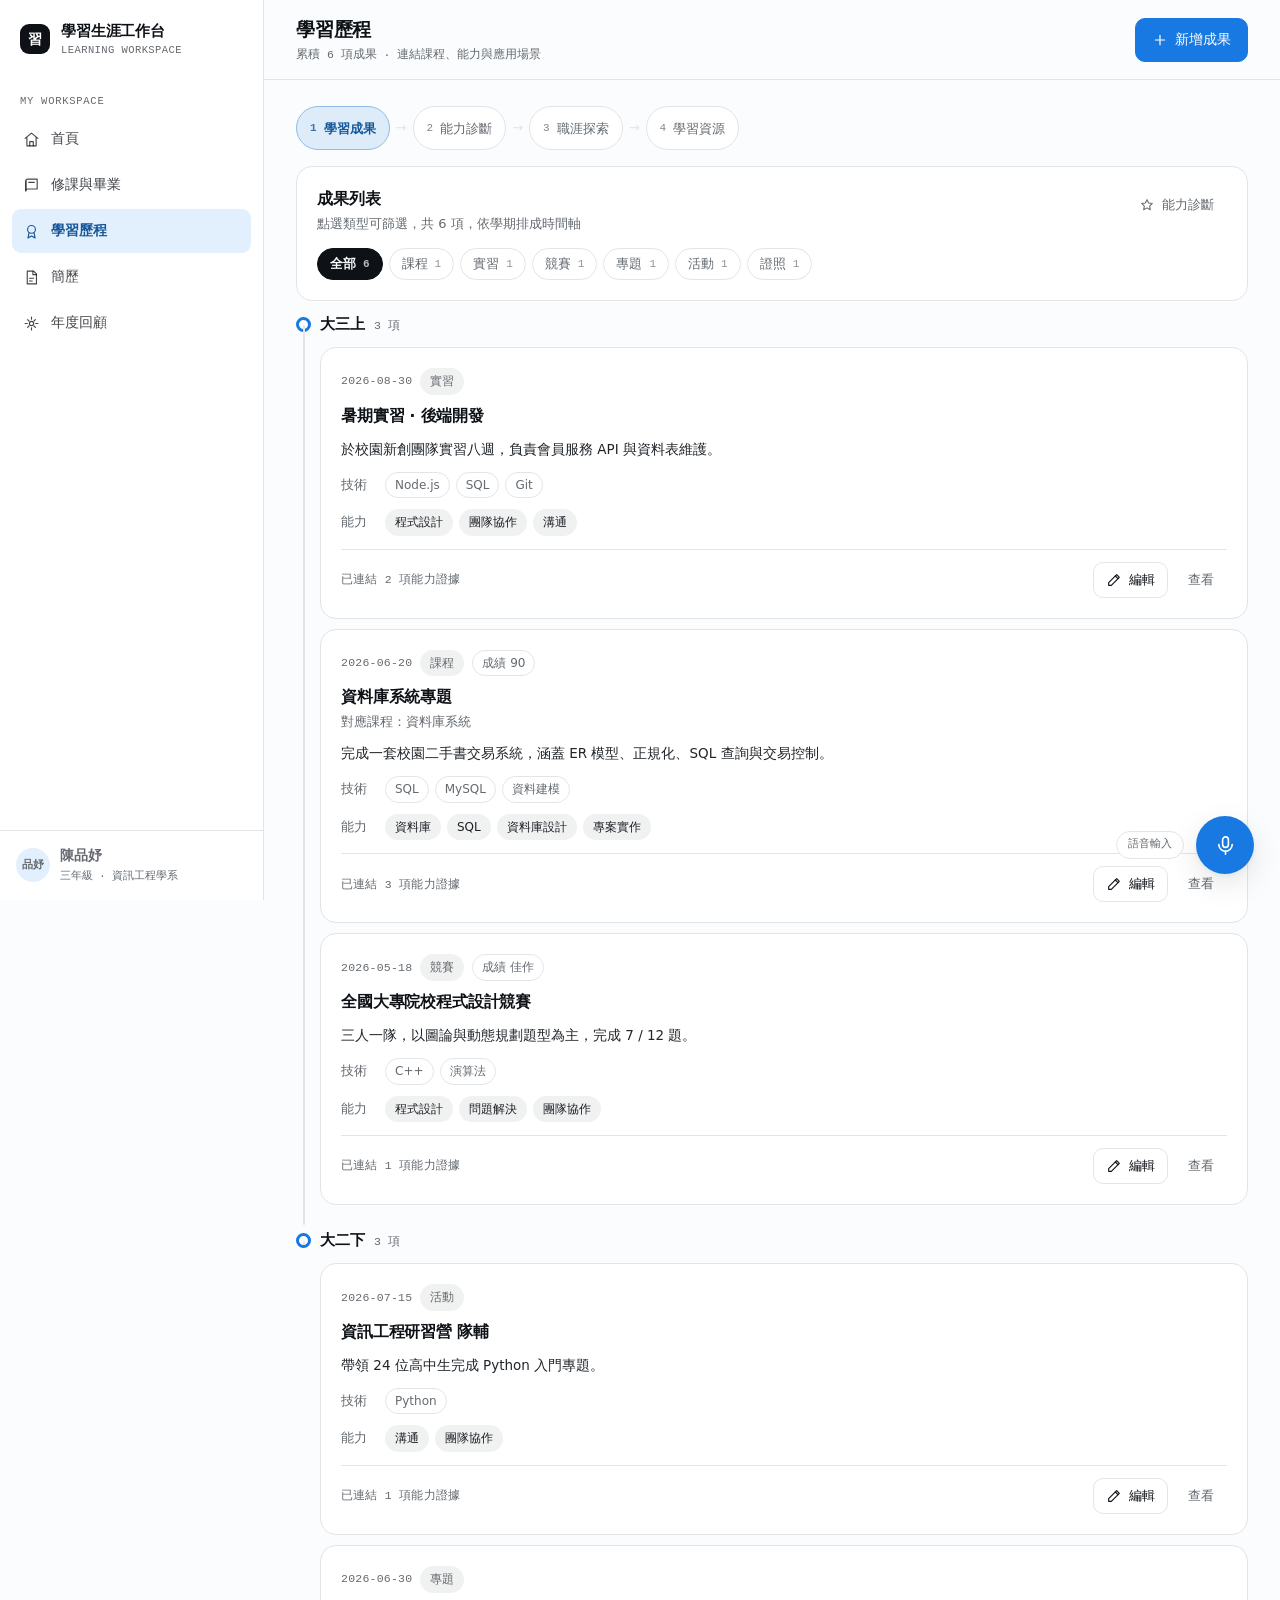
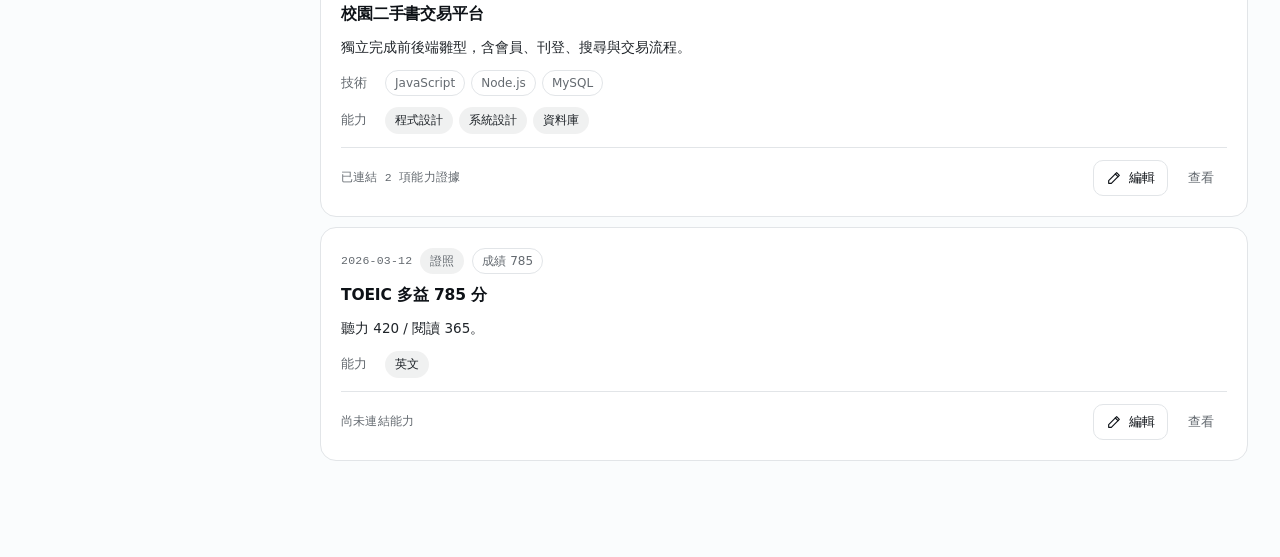
==== commit 36b73686: "'v3'" ====
--- a/achievements.html
+++ b/achievements.html
@@ -14,6 +14,9 @@
   .fchip:hover{ color: var(--fg); border-color: color-mix(in oklch, var(--fg) 20%, var(--border)); }
   .fchip.is-on{ background: var(--fg); border-color: var(--fg); color: var(--bg); font-weight: 600; }
   .fchip .c{ font-family: var(--font-mono); font-size: 11px; opacity: .72; }
+  @media (max-width: 920px){
+    .fchip{ min-height: 44px; padding: 8px 13px; }
+  }
   .sk-chip{ display: inline-flex; align-items: center; gap: 6px; padding: 4px 10px; border-radius: 999px; background: var(--fg-soft); font-size: 12px; color: color-mix(in oklch, var(--fg) 80%, var(--muted)); }
   .sk-chip .c{ font-family: var(--font-mono); font-size: 10.5px; color: var(--muted); }
   .pick{ display: flex; align-items: center; gap: 11px; padding: 11px 13px; border: 1px solid var(--border); border-radius: var(--radius); cursor: pointer; }
@@ -23,6 +26,21 @@
   .pick.on .box{ background: var(--accent); border-color: var(--accent); color: var(--surface); }
   .pick .box .ico{ width: 12px; height: 12px; opacity: 0; }
   .pick.on .box .ico{ opacity: 1; }
+  /* 成果清單排成時間軸：一學期一節點，節點之間用線連起來。
+     線拆成每組自己一段（::after），最後一組只留一小截，
+     否則改用容器畫一條通到底，尾端會拖在最後一張卡片下面。 */
+  .tl{ position: relative; padding-left: 24px; }
+  .tl-group{ position: relative; }
+  .tl-group + .tl-group{ margin-top: 20px; }
+  .tl-group::before,
+  .tl-group::after{ content: ''; position: absolute; }
+  .tl-group::before{ left: -24px; top: 4px; width: 15px; height: 15px; box-sizing: border-box; border-radius: 50%; background: var(--surface); border: 3px solid var(--accent); }
+  .tl-group::after{ left: -17px; top: 12px; bottom: -20px; width: 2px; border-radius: 2px; background: var(--border); }
+  .tl-group:last-child::after{ bottom: auto; height: 4px; }
+  .tl-head{ display: flex; align-items: baseline; gap: 9px; margin-bottom: 11px; }
+  .tl-head b{ font-size: 15px; }
+  .tl-body{ display: flex; flex-direction: column; gap: 10px; }
+  .tl-body > .card{ margin-top: 0; }
 </style>
 </head>
 <body data-page="achievements">
@@ -70,7 +88,6 @@
     return String(v || '').split(/[,\uFF0C\u3001\n]/).map(function (s) { return s.trim(); })
       .filter(function (s) { return s; });
   }
-  function pct(a, b) { return b ? Math.min(100, Math.round(a / b * 100)) : 0; }
   function card(title, sub, body, actions) {
     return '<section class="card" data-od-id="' + OD.slug(title) + '" style="margin-top:0"><div class="card-head"><div><div class="card-title">' + title + '</div>' +
       (sub ? '<div class="card-sub">' + sub + '</div>' : '') + '</div>' + (actions || '') + '</div>' + body + '</section>';
@@ -88,9 +105,9 @@
     actions: '<button class="btn btn-primary" data-action="add-achievement">' + ICO.plus + '新增成果</button>'
   });
 
-  function render() { OD.$('#content').innerHTML = '<div style="margin-bottom:16px">' + OD.flowStrip('portfolio') + '</div><div class="split">' + listCol() + sideCol() + '</div>'; }
-
-  /* ── 左：成果清單 ───────────────────────────────────────── */
+  function render() { OD.$('#content').innerHTML = '<div style="margin-bottom:16px">' + OD.flowStrip('portfolio') + '</div>' + listCol(); }
+
+  /* ── 成果清單 ───────────────────────────────────────────── */
   function filterBar() {
     var chips = ['all'].concat(db.achievementTypes.map(function (t) { return t.value; })).map(function (v) {
       var n = v === 'all' ? db.achievements.length : countByType(v);
@@ -98,22 +115,43 @@
       return '<button class="fchip' + (st.type === v ? ' is-on' : '') + '" data-action="type-filter" data-v="' + v + '">' +
         (v === 'all' ? '全部' : OD.esc(typeLabel(v))) + '<span class="c">' + n + '</span></button>';
     }).join('');
-    return card('成果列表', '點選類型可篩選，共 ' + db.achievements.length + ' 項',
-      '<div class="chip-set">' + chips + '</div>');
-  }
+    return card('成果列表', '點選類型可篩選，共 ' + db.achievements.length + ' 項，依學期排成時間軸',
+      '<div class="chip-set">' + chips + '</div>',
+      '<a class="btn btn-sm btn-ghost" href="diagnosis.html">' + ICO.star + '能力診斷</a>');
+  }
+  /* 時間軸：先分學期（一學期一個節點），段內再依日期新到舊。
+     學習歷程是回頭看的東西，用「哪一學期做了什麼」讀最順。 */
   function listCol() {
     var items = visible();
-    var list = items.length
-      ? items.map(achCard).join('')
-      : '<section class="card" data-od-id="achievements-empty" style="margin-top:0"><div class="empty">此類型尚無成果紀錄。</div></section>';
-    return '<div class="stack">' + filterBar() + list + '</div>';
+    if (!items.length) {
+      return '<div class="stack">' + filterBar() +
+        '<section class="card" data-od-id="achievements-empty" style="margin-top:0"><div class="empty">此類型尚無成果紀錄。</div></section></div>';
+    }
+    var order = db.semesterOrder || [];
+    var groups = {}, keys = [];
+    items.forEach(function (a) {
+      var k = a.semester || '未標示學期';
+      if (!groups[k]) { groups[k] = []; keys.push(k); }
+      groups[k].push(a);
+    });
+    /* 新的學期排上面；對不到學期表的一律沉到最後 */
+    keys.sort(function (a, b) {
+      return (order.indexOf(b) > -1 ? order.indexOf(b) : -1) - (order.indexOf(a) > -1 ? order.indexOf(a) : -1);
+    });
+    var tl = keys.map(function (k) {
+      return '<section class="tl-group"><div class="tl-head"><b>' + OD.esc(k) + '</b>' +
+        '<span class="meta">' + groups[k].length + ' 項</span></div>' +
+        '<div class="tl-body">' + groups[k].map(achCard).join('') + '</div></section>';
+    }).join('');
+    return '<div class="stack">' + filterBar() + '<div class="tl">' + tl + '</div></div>';
   }
   function achCard(a) {
     var ev = evidenceOf(a.id);
     var cn = courseName(a.courseId);
+    /* 時間軸上日期先讀，再看到類型與成績 */
     var head = '<div class="row" style="gap:8px;flex-wrap:wrap">' +
+      '<span class="meta num">' + OD.esc(a.date) + '</span>' +
       '<span class="tag tag-plain">' + OD.esc(typeLabel(a.type)) + '</span>' +
-      '<span class="meta num">' + OD.esc(a.date) + '</span>' +
       (a.grade ? '<span class="tag">成績 ' + OD.esc(a.grade) + '</span>' : '') + '</div>';
     var tech = a.tech && a.tech.length
       ? '<div class="spec-row"><span class="mini">技術</span><div class="chip-set">' +
@@ -129,7 +167,8 @@
     return '<article class="card" style="margin-top:0" data-od-id="ach-' + a.id + '">' +
       head +
       '<div class="card-title" style="margin-top:9px">' + OD.esc(a.title) + '</div>' +
-      '<div class="card-sub">' + OD.esc(a.semester) + (cn ? ' · 對應課程：' + OD.esc(cn) : '') + '</div>' +
+      /* 學期現在寫在外面的時間軸標題上，卡片裡不用再重複一次 */
+      (cn ? '<div class="card-sub">對應課程：' + OD.esc(cn) + '</div>' : '') +
       '<p class="ach-sum">' + OD.esc(a.summary || '尚未填寫摘要。') + '</p>' +
       tech + skills + links + files +
       '<div class="row-between" style="margin-top:13px;padding-top:12px;border-top:1px solid var(--border)">' +
@@ -140,40 +179,6 @@
         '</span></div>' +
     '</article>';
   }
-
-  /* ── 右：類型分佈 / 能力標籤 ────────────────────────────── */
-  function typeCard() {
-    var total = db.achievements.length || 1;
-    var rows = db.achievementTypes.map(function (t) {
-      var n = countByType(t.value); if (!n) return '';
-      return '<div style="margin-bottom:11px"><div class="row-between" style="margin-bottom:5px">' +
-        '<span class="mini">' + OD.esc(t.label) + '</span><span class="meta num">' + n + ' 項 · ' + pct(n, total) + '%</span></div>' +
-        '<div class="bar"><i style="width:' + pct(n, total) + '%"></i></div></div>';
-    }).join('');
-    return card('類型分佈', '各類型占全部成果比例', rows || '<div class="meta">尚無資料</div>');
-  }
-  function skillCard() {
-    var map = {};
-    db.achievements.forEach(function (a) {
-      (a.skills || []).forEach(function (s) { map[s] = (map[s] || 0) + 1; });
-    });
-    var arr = Object.keys(map).sort(function (a, b) { return map[b] - map[a] || a.localeCompare(b); });
-    var chips = arr.map(function (s) {
-      return '<span class="sk-chip">' + OD.esc(s) + '<span class="c">×' + map[s] + '</span></span>';
-    }).join('');
-    var ev = db.skillEvidence.filter(function (e) { return e.source === 'achievement'; }).length;
-    var linked = {};
-    db.skillEvidence.filter(function (e) { return e.source === 'achievement'; })
-      .forEach(function (e) { linked[e.skillId] = true; });
-    var linkedN = Object.keys(linked).length;
-    var body = '<div class="chip-set">' + chips + '</div>' +
-      '<div class="avoid-note" style="margin-top:14px">' + ICO.star +
-        '共 ' + arr.length + ' 個能力標籤，其中 ' + linkedN + ' 項已建立正式能力證據。' +
-        '此清單由成果標籤自動彙整。</div>' +
-      '<a class="btn btn-secondary" href="diagnosis.html" style="width:100%;justify-content:center;margin-top:12px">前往能力診斷</a>';
-    return card('能力標籤聚合', '成果帶出的能力關鍵字', body);
-  }
-  function sideCol() { return '<div class="stack">' + typeCard() + skillCard() + '</div>'; }
 
   /* ── 互動：篩選 ─────────────────────────────────────────── */
   OD.on('type-filter', function (el) { st.type = el.getAttribute('data-v'); render(); });
--- a/assets/theme.css
+++ b/assets/theme.css
@@ -75,8 +75,6 @@
 .nav-item .ico{ width: 17px; height: 17px; flex: none; }
 .nav-item:hover{ background: var(--fg-soft); color: var(--fg); }
 .nav-item[aria-current="page"]{ background: var(--accent-soft); color: color-mix(in oklch, var(--accent) 68%, var(--fg)); font-weight: 600; }
-.nav-item[aria-current="page"] .nav-count{ color: color-mix(in oklch, var(--accent) 68%, var(--fg)); }
-.nav-count{ margin-left: auto; font-family: var(--font-mono); font-size: 11px; color: var(--muted); }
 .nav-sub{ padding-left: 24px; min-height: 38px; font-size: 13px; }
 .nav-sub .ico{ width: 15px; height: 15px; opacity: .82; }
 .nav-sub[aria-current="page"] .ico{ opacity: 1; }
@@ -95,7 +93,7 @@
 }
 .appbar h1{ font-size: 19px; font-weight: 650; letter-spacing: -0.01em; }
 .appbar .sub{ font-family: var(--font-mono); font-size: 11.5px; color: var(--muted); margin-top: 2px; }
-.appbar-actions{ display: flex; align-items: center; gap: 9px; flex-wrap: wrap; }
+.appbar-actions{ display: flex; align-items: center; justify-content: flex-end; gap: 9px; flex-wrap: wrap; }
 
 /* ── buttons ──────────────────────────────────────────────── */
 .btn{
@@ -125,14 +123,18 @@
 .card-sub{ font-size: 13px; color: var(--muted); margin-top: 3px; }
 .grid-2{ display: grid; grid-template-columns: repeat(2, minmax(0,1fr)); gap: 16px; }
 .grid-3{ display: grid; grid-template-columns: repeat(3, minmax(0,1fr)); gap: 16px; }
-.grid-4{ display: grid; grid-template-columns: repeat(4, minmax(0,1fr)); gap: 14px; }
-.grid-2 > .card + .card, .grid-3 > .card + .card, .grid-4 > .card + .card{ margin-top: 0; }
+.grid-2 > .card + .card, .grid-3 > .card + .card{ margin-top: 0; }
 .split{ display: grid; grid-template-columns: minmax(0,1.6fr) minmax(0,1fr); gap: 16px; align-items: start; }
 .cal-top{ max-width: 640px; min-width: 0; }
-.cal-head{ display: flex; align-items: center; justify-content: space-between; gap: 10px; margin-bottom: 11px; }
-.cal-head .cal-title{ font-size: 13px; font-weight: 600; letter-spacing: -0.01em; }
 .row{ display: flex; align-items: center; gap: 12px; }
 .row-between{ display: flex; align-items: center; justify-content: space-between; gap: 12px; }
+/* 標題長的時候，右邊那顆小標籤會判斷「這行放不下」而自己折到下一行，
+   折行後又只剩它一個、被 space-between 推到最左邊，看起來像壞掉。
+   這種列改用 is-keep：固定不換行，讓文字自己收縮，標籤留在右上。 */
+.row-between.is-keep{ flex-wrap: nowrap; }
+.row-between.is-keep > .grow{ flex: 1 1 0; }
+.row-between.is-keep > .pill,
+.row-between.is-keep > .btn{ flex: none; }
 .stack{ display: flex; flex-direction: column; gap: 12px; }
 .stack-sm{ display: flex; flex-direction: column; gap: 8px; }
 .wrap{ flex-wrap: wrap; }
@@ -224,6 +226,10 @@
 /* ── task row ─────────────────────────────────────────────── */
 .task{ display: flex; align-items: flex-start; gap: 13px; padding: 13px 4px; border-bottom: 1px solid var(--border); }
 .task:last-child{ border-bottom: 0; }
+/* 週／月檢視：同一天一組 */
+.task-group + .task-group{ margin-top: 18px; }
+.task-group-head{ margin-bottom: 4px; padding-bottom: 7px; border-bottom: 1px solid var(--border); }
+.task-group-head .mini.is-today{ color: color-mix(in oklch, var(--accent) 78%, var(--fg)); font-weight: 600; }
 .task.is-done .task-title{ text-decoration: line-through; color: var(--muted); }
 .check{ width: 22px; height: 22px; border-radius: 50%; border: 1.5px solid var(--border); background: var(--surface); display: grid; place-items: center; color: transparent; flex: none; margin-top: 1px; transition: background .14s ease, border-color .14s ease; }
 .check:hover{ border-color: var(--accent); }
@@ -252,8 +258,35 @@
 .cal-cell.is-selected{ border-color: var(--accent); box-shadow: 0 0 0 1px var(--accent); }
 .cal-num{ font-family: var(--font-mono); font-size: 12px; width: 22px; height: 22px; display: grid; place-items: center; border-radius: 7px; }
 .cal-dots{ display: flex; gap: 3px; flex-wrap: wrap; }
-.cal-dots i{ width: 5px; height: 5px; border-radius: 50%; display: block; }
+/* 日曆上的點只代表「這天有幾項」，不分科目：
+   顏色若照科目分，沒有圖例就沒人看得懂，只會像雜訊。 */
+.cal-dots i{ width: 5px; height: 5px; border-radius: 50%; display: block; background: var(--accent); }
 .cal-count{ font-family: var(--font-mono); font-size: 10px; color: var(--muted); }
+
+/* ── 週／月計畫的目標列：這段期間每個目標要完成多少 ────────── */
+.ms{ margin-bottom: 16px; padding: 13px 14px; border: 1px solid var(--border); border-radius: var(--radius); background: color-mix(in oklch, var(--accent-soft) 34%, var(--surface)); }
+.ms-head{ font-family: var(--font-mono); font-size: 11px; letter-spacing: .04em; color: var(--muted); margin-bottom: 11px; }
+.ms-row{ display: flex; align-items: center; justify-content: space-between; gap: 12px; }
+.ms-row + .ms-row{ margin-top: 11px; padding-top: 11px; border-top: 1px solid var(--border); }
+.ms-row .grow{ flex: 1 1 0; min-width: 0; }
+.ms-row .check{ flex: none; margin-top: 0; }
+.ms-act{ display: flex; gap: 2px; flex: none; }
+.ms-amount{ font-size: 14.5px; font-weight: 650; }
+.ms-row.is-done .ms-amount{ color: var(--ok); }
+/* 週／月刻度的左右箭頭：btn-sm 的內距讓它只有 30px 寬，手指按起來太窄，
+   補到 44×44 才跟其他觸控目標一致。 */
+.period-nav{ min-width: 44px; padding-left: 0; padding-right: 0; font-size: 17px; line-height: 1; }
+
+/* ── 已完成任務：分門別類瀏覽 ──────────────────────────────── */
+.done-group + .done-group{ margin-top: 4px; border-top: 1px solid var(--border); }
+.done-head{ display: flex; align-items: center; justify-content: space-between; gap: 12px; padding: 12px 0 8px; }
+.done-name{ display: flex; align-items: center; gap: 8px; font-size: 13.5px; font-weight: 620; min-width: 0; }
+.done-name span{ overflow: hidden; text-overflow: ellipsis; white-space: nowrap; }
+.done-list{ padding-bottom: 4px; }
+.done-item{ display: flex; align-items: baseline; justify-content: space-between; gap: 12px; padding: 8px 0 8px 2px; border-top: 1px dashed var(--border); }
+.done-item .done-title{ font-size: 13.5px; min-width: 0; word-break: break-word; }
+.done-item .meta{ flex: none; }
+.done-more{ width: 100%; margin: 4px 0 8px; }
 
 /* ── timetable ────────────────────────────────────────────── */
 .tt{ display: grid; grid-template-columns: 58px repeat(5, minmax(0,1fr)); gap: 6px; }
@@ -276,6 +309,11 @@
 .tt.is-compact .tt-class{ min-height: 44px; justify-content: center; border-radius: 6px; padding: 5px 7px; border-left-width: 2px; }
 .tt.is-compact .tt-class b{ font-size: 12px; line-height: 1.25; }
 .tt.is-compact .tt-class span{ font-size: 10px; }
+/* 課表的另一種排法：一週五天直著排。桌機顯示方格，手機才顯示這份。 */
+.tt-days{ display: none; }
+.tt-day + .tt-day{ margin-top: 14px; }
+.tt-day-name{ font-family: var(--font-mono); font-size: 11px; color: var(--muted); margin-bottom: 6px; }
+.tt-days .tt-class{ min-height: 44px; justify-content: center; margin-top: 6px; }
 
 /* ── timeline ─────────────────────────────────────────────── */
 .tl{ position: relative; display: flex; flex-direction: column; gap: 4px; }
@@ -333,7 +371,8 @@
 .toast.out{ opacity: 0; transform: translateY(6px); }
 
 /* ── voice FAB (draggable, system-wide) ───────────────────── */
-.fab-dock{ position: fixed; right: 26px; bottom: 26px; z-index: 50; display: flex; align-items: center; gap: 12px; touch-action: none; cursor: grab; user-select: none; -webkit-user-select: none; }
+/* z-index 壓在遮罩（40）之下：跳出視窗時這顆鈕就該被蓋住，按不到 */
+.fab-dock{ position: fixed; right: 26px; bottom: 26px; z-index: 35; display: flex; align-items: center; gap: 12px; touch-action: none; cursor: grab; user-select: none; -webkit-user-select: none; }
 .fab-dock.is-dragging{ cursor: grabbing; }
 .fab{ width: 58px; height: 58px; border-radius: 50%; border: 0; background: var(--accent); color: var(--surface); display: grid; place-items: center; box-shadow: var(--shadow); cursor: pointer; transition: transform .12s ease, background .15s ease; }
 .fab:hover{ transform: scale(1.05); background: color-mix(in oklch, var(--accent) 88%, black); }
@@ -347,6 +386,25 @@
 .wave i{ width: 3px; background: var(--accent); border-radius: 2px; animation: wave 1s ease-in-out infinite; }
 @keyframes wave{ 0%,100%{ height: 22%; } 50%{ height: 100%; } }
 
+/* ── 錄音鍵：按下 FAB 直接開始錄，面板從鈕的旁邊長出來 ──────── */
+.fab{ position: relative; }
+.fab .ico-stop{ display: none; }
+.fab-dock.is-rec .fab,
+.fab-dock.is-rec .fab:hover{ background: var(--danger); }
+.fab-dock.is-rec .fab .ico-mic{ display: none; }
+.fab-dock.is-rec .fab .ico-stop{ display: block; }
+/* 外面一圈會擴散的紅圈：正在錄音這件事一眼看得出來 */
+.fab-dock.is-rec .fab::after{ content: ''; position: absolute; inset: -5px; border-radius: 50%; border: 2px solid var(--danger); animation: rec-ring 1.5s ease-out infinite; }
+@keyframes rec-ring{ 0%{ opacity: .85; transform: scale(.9); } 70%,100%{ opacity: 0; transform: scale(1.16); } }
+.fab-rec{ display: none; position: absolute; right: 0; bottom: calc(100% + 12px); align-items: center; gap: 10px; padding: 11px 14px; border: 1px solid var(--border); border-radius: var(--radius-lg); background: var(--surface); box-shadow: var(--shadow); }
+.fab-dock.is-rec .fab-rec{ display: flex; }
+/* 鈕被拖到畫面上半部時，面板改往下長，不然會被視窗切掉 */
+.fab-dock.is-rec-down .fab-rec{ bottom: auto; top: calc(100% + 12px); }
+.fab-rec .rec-dot{ width: 9px; height: 9px; }
+.fab-rec-body{ display: flex; flex-direction: column; gap: 1px; min-width: 0; max-width: min(230px, calc(100vw - 120px)); }
+.fab-rec-body b{ font-family: var(--font-mono); font-size: 11px; font-weight: 400; color: var(--muted); }
+.fab-rec-body span{ font-size: 13px; line-height: 1.5; max-height: 3em; overflow: hidden; }
+
 /* ── resume preview ───────────────────────────────────────── */
 .paper{ background: var(--surface); border: 1px solid var(--border); border-radius: var(--radius-lg); padding: 32px 34px; }
 .paper h3{ font-size: 22px; font-weight: 700; letter-spacing: -0.02em; }
@@ -375,6 +433,9 @@
 .avoid-note{ display: flex; align-items: center; gap: 9px; padding: 11px 13px; border-radius: var(--radius); background: var(--ok-soft); color: color-mix(in oklch, var(--ok) 60%, var(--fg)); font-size: 13px; }
 .avoid-note .ico{ width: 16px; height: 16px; flex: none; }
 .warn-note{ background: var(--warn-soft); color: color-mix(in oklch, var(--warn) 72%, var(--fg)); }
+/* 學習目標進度落後時的重排建議 */
+.pace-note{ padding: 12px 13px; border-radius: var(--radius); background: var(--warn-soft); color: color-mix(in oklch, var(--warn) 72%, var(--fg)); font-size: 13px; line-height: 1.62; }
+.pace-note .row{ margin-top: 10px; }
 
 /* ── page utilities ───────────────────────────────────────── */
 .kpi-card{ background: var(--surface); border: 1px solid var(--border); border-radius: var(--radius-lg); padding: 16px 18px; display: flex; flex-direction: column; gap: 3px; }
@@ -436,23 +497,117 @@
 
 @media (max-width: 1080px){
   .split{ grid-template-columns: 1fr; }
-  .grid-4{ grid-template-columns: repeat(2, minmax(0,1fr)); }
-}
+}
+/* =========================================================================
+   手機版面（≤920px）
+   側邊欄不再是「壓扁的桌機側欄」，而是固定在底部的標籤列；導覽資料來源
+   仍是同一份 OD.NAV，這裡只換呈現方式，不動任何行為。
+   ========================================================================= */
 @media (max-width: 920px){
-  .app{ grid-template-columns: 1fr; }
-  .sidebar{ position: static; height: auto; border-right: 0; border-bottom: 1px solid var(--border); }
-  .nav{ flex-direction: row; overflow-x: auto; padding: 6px 12px 12px; }
-  .nav-label{ display: none; }
-  .nav-item{ white-space: nowrap; }
-  .nav-sub{ padding-left: 11px; }
-  .nav-count{ display: none; }
-  .side-foot{ display: none; }
-  .content{ padding: 20px 18px 96px; }
-  .appbar{ padding: 13px 18px; }
-  .grid-2, .grid-3, .grid-4, .form-grid{ grid-template-columns: 1fr; }
+  /* ── 外殼：側欄改為固定底部標籤列 ───────────────────────── */
+  .app{ display: block; }
+  .sidebar{
+    position: fixed; left: 0; right: 0; bottom: 0; top: auto; z-index: 30;
+    height: auto; overflow: visible;
+    background: color-mix(in oklch, var(--surface) 92%, transparent);
+    backdrop-filter: blur(14px); -webkit-backdrop-filter: blur(14px);
+    border-right: 0; border-top: 1px solid var(--border);
+    padding-bottom: env(safe-area-inset-bottom, 0px);
+    box-shadow: 0 -6px 20px oklch(18% 0.012 250 / .05);
+  }
+  .side-brand, .side-foot, .nav-label{ display: none; }
+  .nav{
+    flex-direction: row; align-items: stretch; gap: 2px;
+    padding: 6px 8px; overflow-x: auto; scrollbar-width: none;
+  }
+  .nav::-webkit-scrollbar{ display: none; }
+  .nav-item{
+    position: relative; flex: 1 1 0; min-width: 0;
+    flex-direction: column; justify-content: center; gap: 3px;
+    min-height: 52px; padding: 6px 2px; border-radius: 11px;
+    font-size: 10.5px; line-height: 1.15; letter-spacing: -0.01em;
+    text-align: center; white-space: nowrap;
+  }
+  .nav-item .ico{ width: 21px; height: 21px; }
+  .nav-item > span{ max-width: 100%; overflow: hidden; text-overflow: ellipsis; }
+  .nav-sub, .nav-sub .ico{ min-height: 52px; }
+  .nav-sub{ padding-left: 2px; font-size: 10.5px; }
+
+  /* ── appbar：標題與副標一行，動作自成一行並可橫向滑動 ──── */
+  /* 手機上這裡就是唯一的「頁面標題」，留白別省；先前收到 9px 太擠 */
+  .appbar{ padding: 15px 16px 14px; gap: 5px 12px; }
+  .appbar > div:first-child{ display: flex; flex-wrap: wrap; align-items: baseline; gap: 0 9px; min-width: 0; }
+  .appbar h1{ font-size: 19px; }
+  .appbar .sub{ margin-top: 2px; font-size: 11.5px; }
+  /* 動作鈕縮小到一行放得下三顆；真的放不下就換行，不要藏到畫面外 */
+  .appbar-actions{
+    flex: 1 1 100%; flex-wrap: wrap; gap: 8px; justify-content: flex-end;
+  }
+  .appbar-actions:empty{ display: none; }
+  .appbar-actions .btn{ flex: 0 0 auto; white-space: nowrap; font-size: 13px; padding: 0 11px; }
+
+  /* ── 內容：底部讓出標籤列與語音鈕的高度 ────────────────── */
+  .content{ padding: 16px 16px calc(146px + env(safe-area-inset-bottom, 0px)); }
+
+  /* ── 流程條：四步等寬排成一行，箭頭是多餘的 ────────────── */
+  .flow{ flex-wrap: nowrap; gap: 5px; }
+  .flow-sep{ display: none; }
+  .flow-step{
+    flex: 1 1 0; min-width: 0; justify-content: center; gap: 5px;
+    padding: 4px 7px; font-size: 11.5px; white-space: nowrap;
+  }
+  .flow-step .n{ font-size: 10px; }
+
+  /* ── 版面收斂 ──────────────────────────────────────────── */
+  .grid-2, .grid-3, .form-grid{ grid-template-columns: 1fr; }
+  .kpi-card{ padding: 12px 13px; }
+  .kpi-card .v{ font-size: 21px; }
   .tpl-grid{ grid-template-columns: 1fr; }
-  .tt{ grid-template-columns: 46px repeat(5, minmax(96px,1fr)); overflow-x: auto; }
-  .tt.is-compact{ grid-template-columns: 42px repeat(5, minmax(84px,1fr)); overflow-x: auto; }
-  .paper{ padding: 22px 18px; }
+  .card{ padding: 17px 15px; }
+  .paper{ padding: 20px 16px; }
+  .recap-hero{ padding: 26px 20px; }
+  .recap-block{ padding: 18px 16px; }
+  .big-num{ font-size: clamp(34px, 11vw, 52px); }
+  /* 說明文字與按鈕情願換行，也不要讓按鈕被擠到自己折行
+     （例：「加入日誌」變成「加入日／誌」、「語音輸入」變成「語音輸／入」） */
+  .row-between{ flex-wrap: wrap; row-gap: 10px; }
+  .row-between .btn{ white-space: nowrap; }
+  .row-between > .row{ margin-left: auto; }
+
+  /* 模組改成從底部升起的面板，拇指才構得到按鈕 */
+  .scrim{ padding: 0; align-items: flex-end; }
+  .modal{ width: 100%; max-height: 92vh; border-radius: 18px 18px 0 0; border-bottom: 0; }
+  .modal-body{ padding: 16px; }
+  .modal-head{ padding: 14px 16px; }
+  .modal-foot{ padding: 12px 16px; }
+  .modal-foot .btn{ flex: 1 1 auto; }
+
+  /* ── 觸控目標補到 44px（WCAG 2.5.5） ───────────────────── */
+  .btn-sm, .seg button, .tabs button{ min-height: 44px; }
+  .opt{ min-height: 52px; }
+  .opt > input[type="checkbox"], .opt > input[type="radio"]{ width: 18px; height: 18px; margin: 3px 0 0; flex: none; }
+  .degree-row{ grid-template-columns: 86px minmax(0,1fr) auto; gap: 11px; min-height: 46px; }
+  .task{ padding: 11px 2px; gap: 11px; }
+  .task-time{ width: auto; min-width: 84px; font-size: 11.5px; }
+  .cal-cell{ min-height: 54px; padding: 5px 6px; }
+  .cal-num{ width: 20px; height: 20px; font-size: 11px; }
+  /* 圓形勾選框維持視覺大小，用偽元素把可點範圍撐到 48px */
+  .check{ position: relative; }
+  .check::before{ content: ''; position: absolute; inset: -13px; border-radius: 50%; }
+  .subj-del{ width: 44px; height: 44px; margin-right: 0; }
+  .subj-toggle{ width: 44px; }
+  .fab-label{ display: none; }
+
+  /* ── 課表：方格在手機只剩三分之一週可見，改成一週五天直著排 ─ */
+  .tt{ display: none; }
+  .tt-days{ display: block; }
+
+  /* ── 語音鈕：浮到標籤列之上，不再壓住內文 ──────────────── */
+  .fab-dock{ right: 16px; bottom: calc(78px + env(safe-area-inset-bottom, 0px)); gap: 0; }
+  .fab{ width: 52px; height: 52px; }
+  .fab .ico{ width: 21px; height: 21px; }
+  /* 提示訊息本來會被標籤列蓋住 */
+  .toast-root{ bottom: calc(78px + env(safe-area-inset-bottom, 0px)); }
+
   body{ overflow-x: hidden; }
 }
